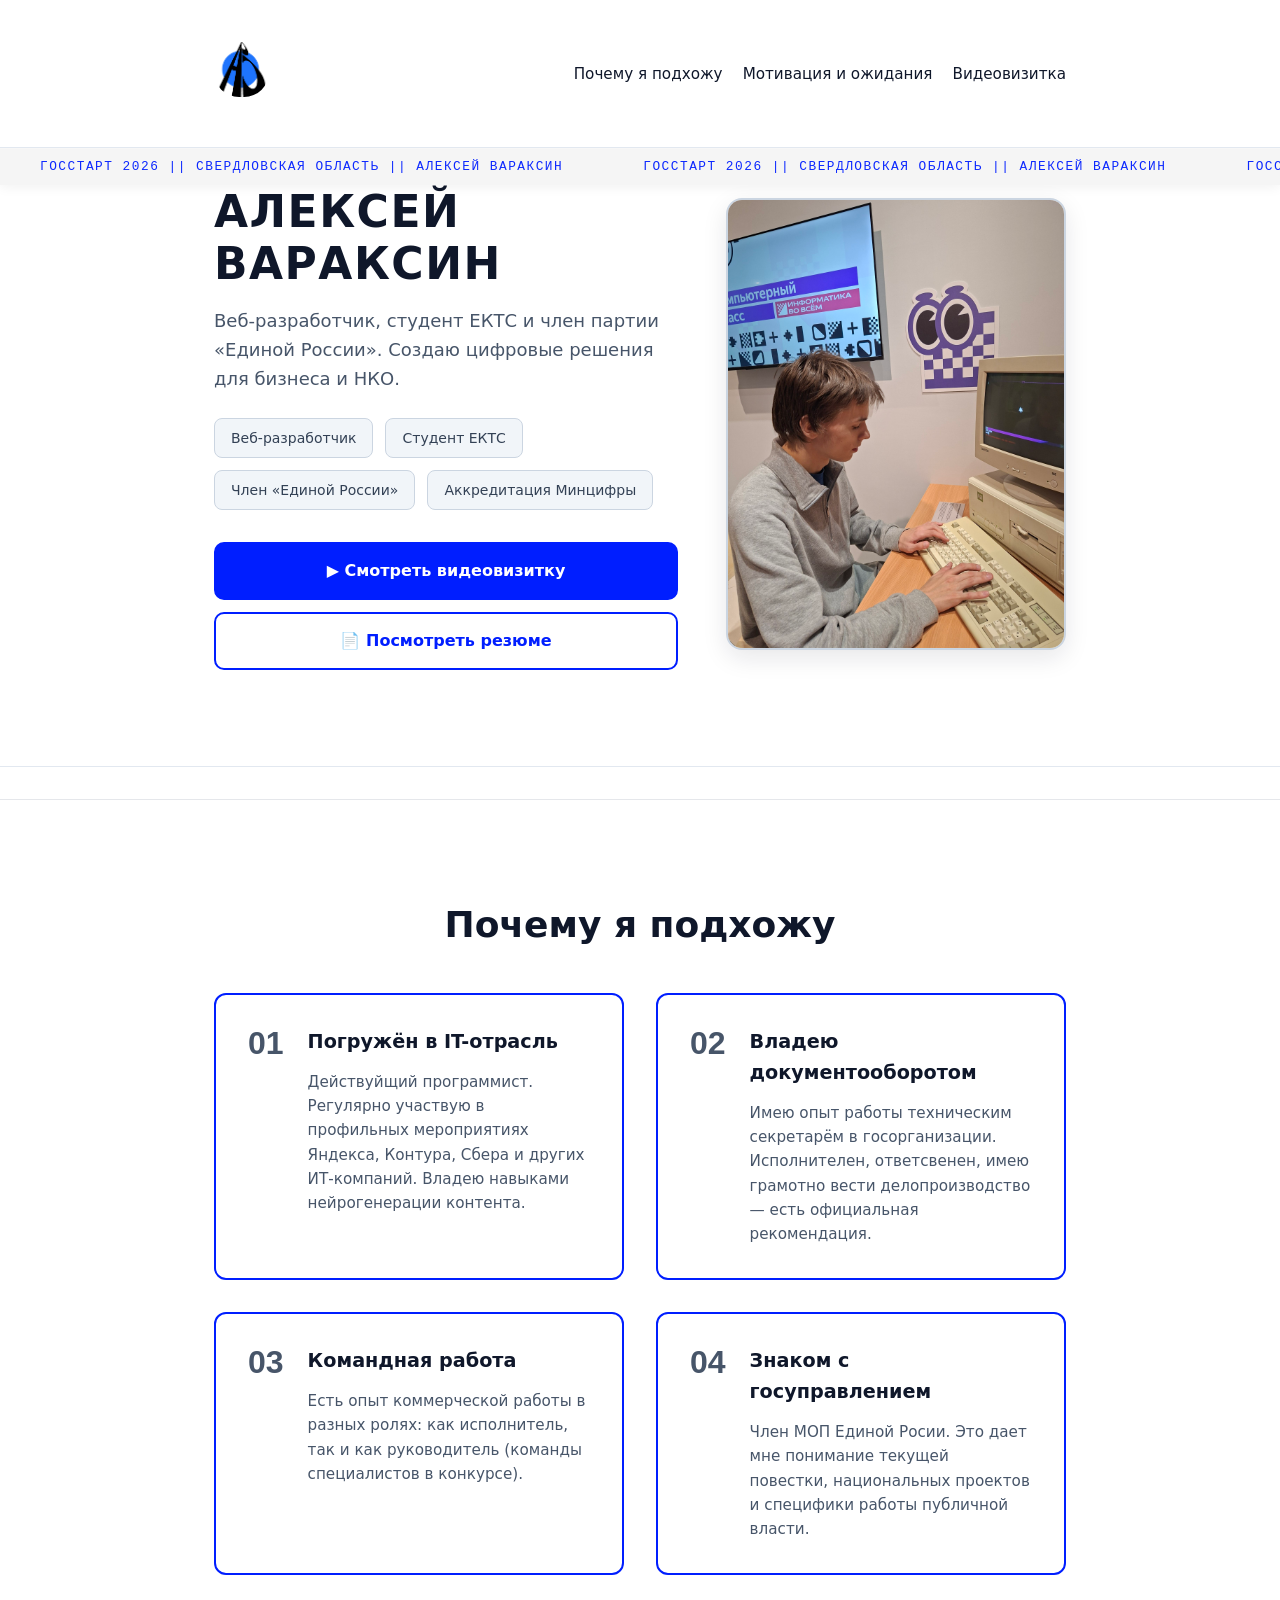
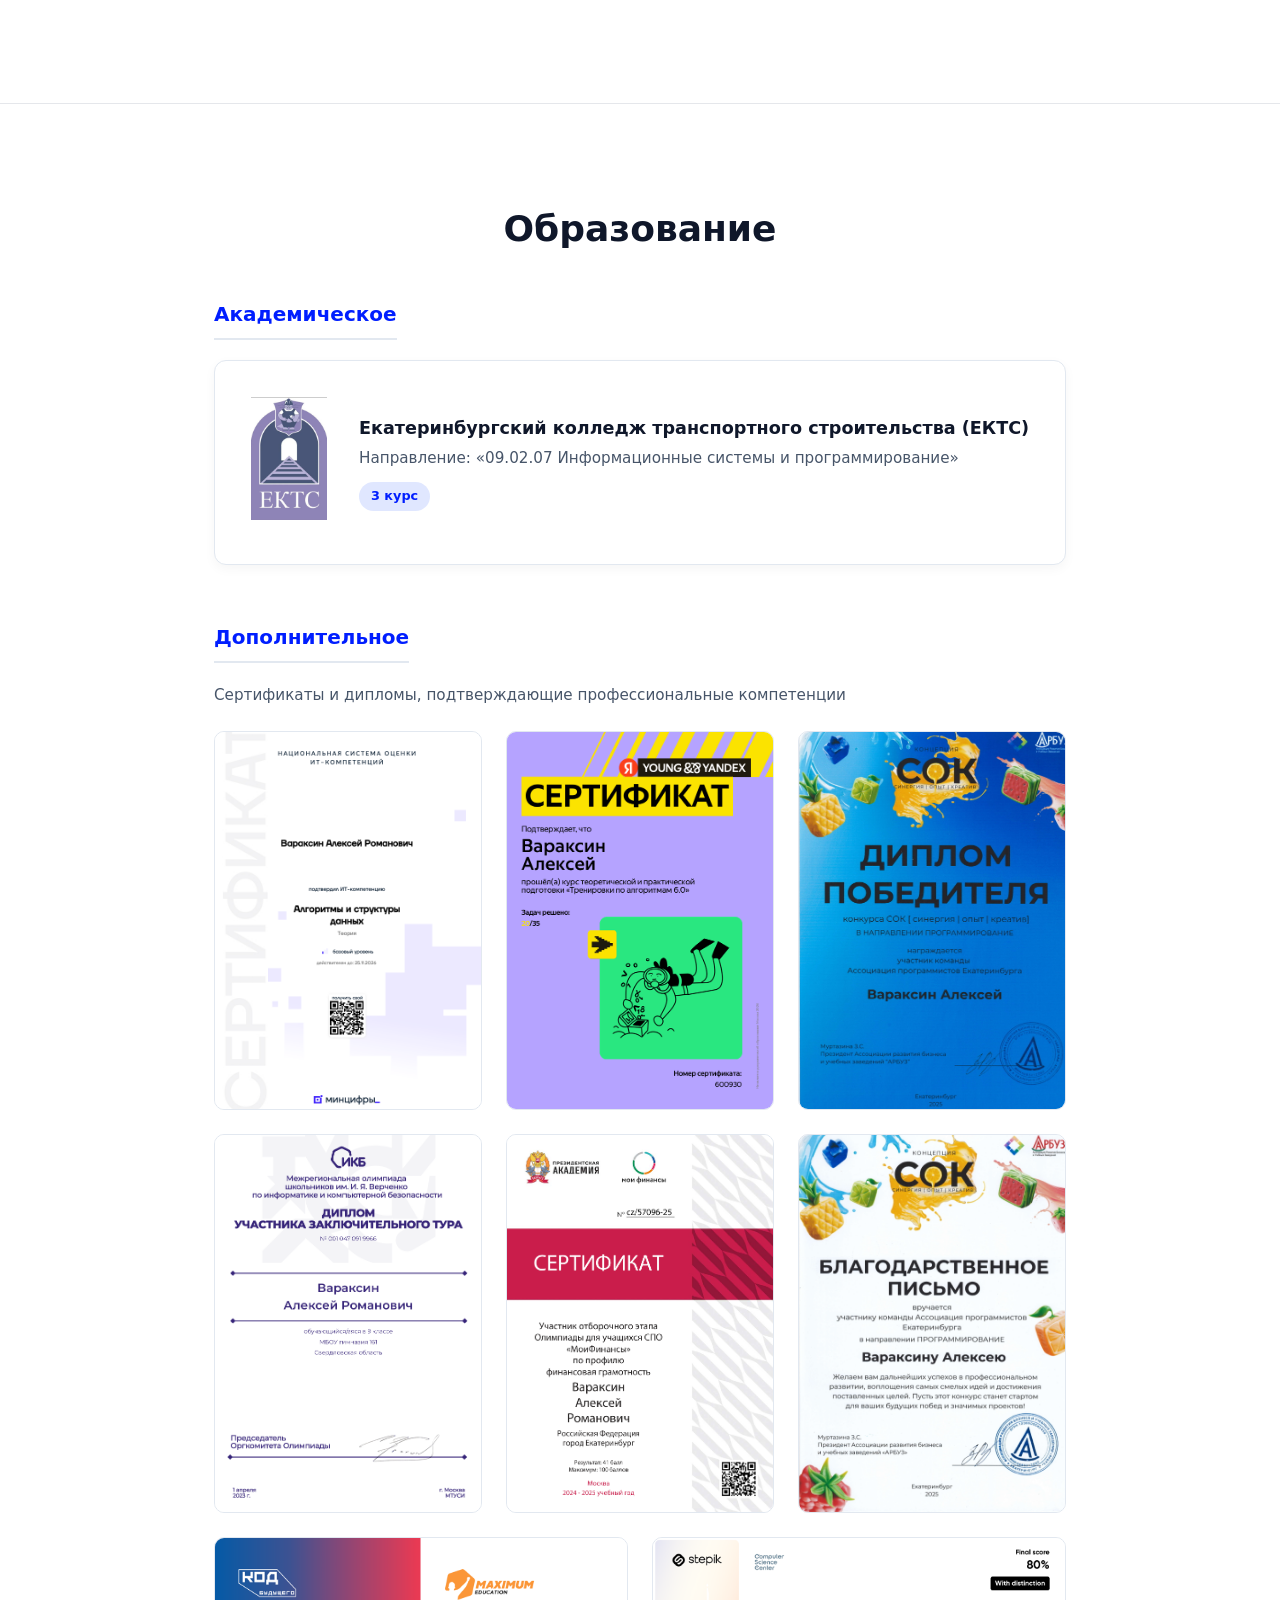
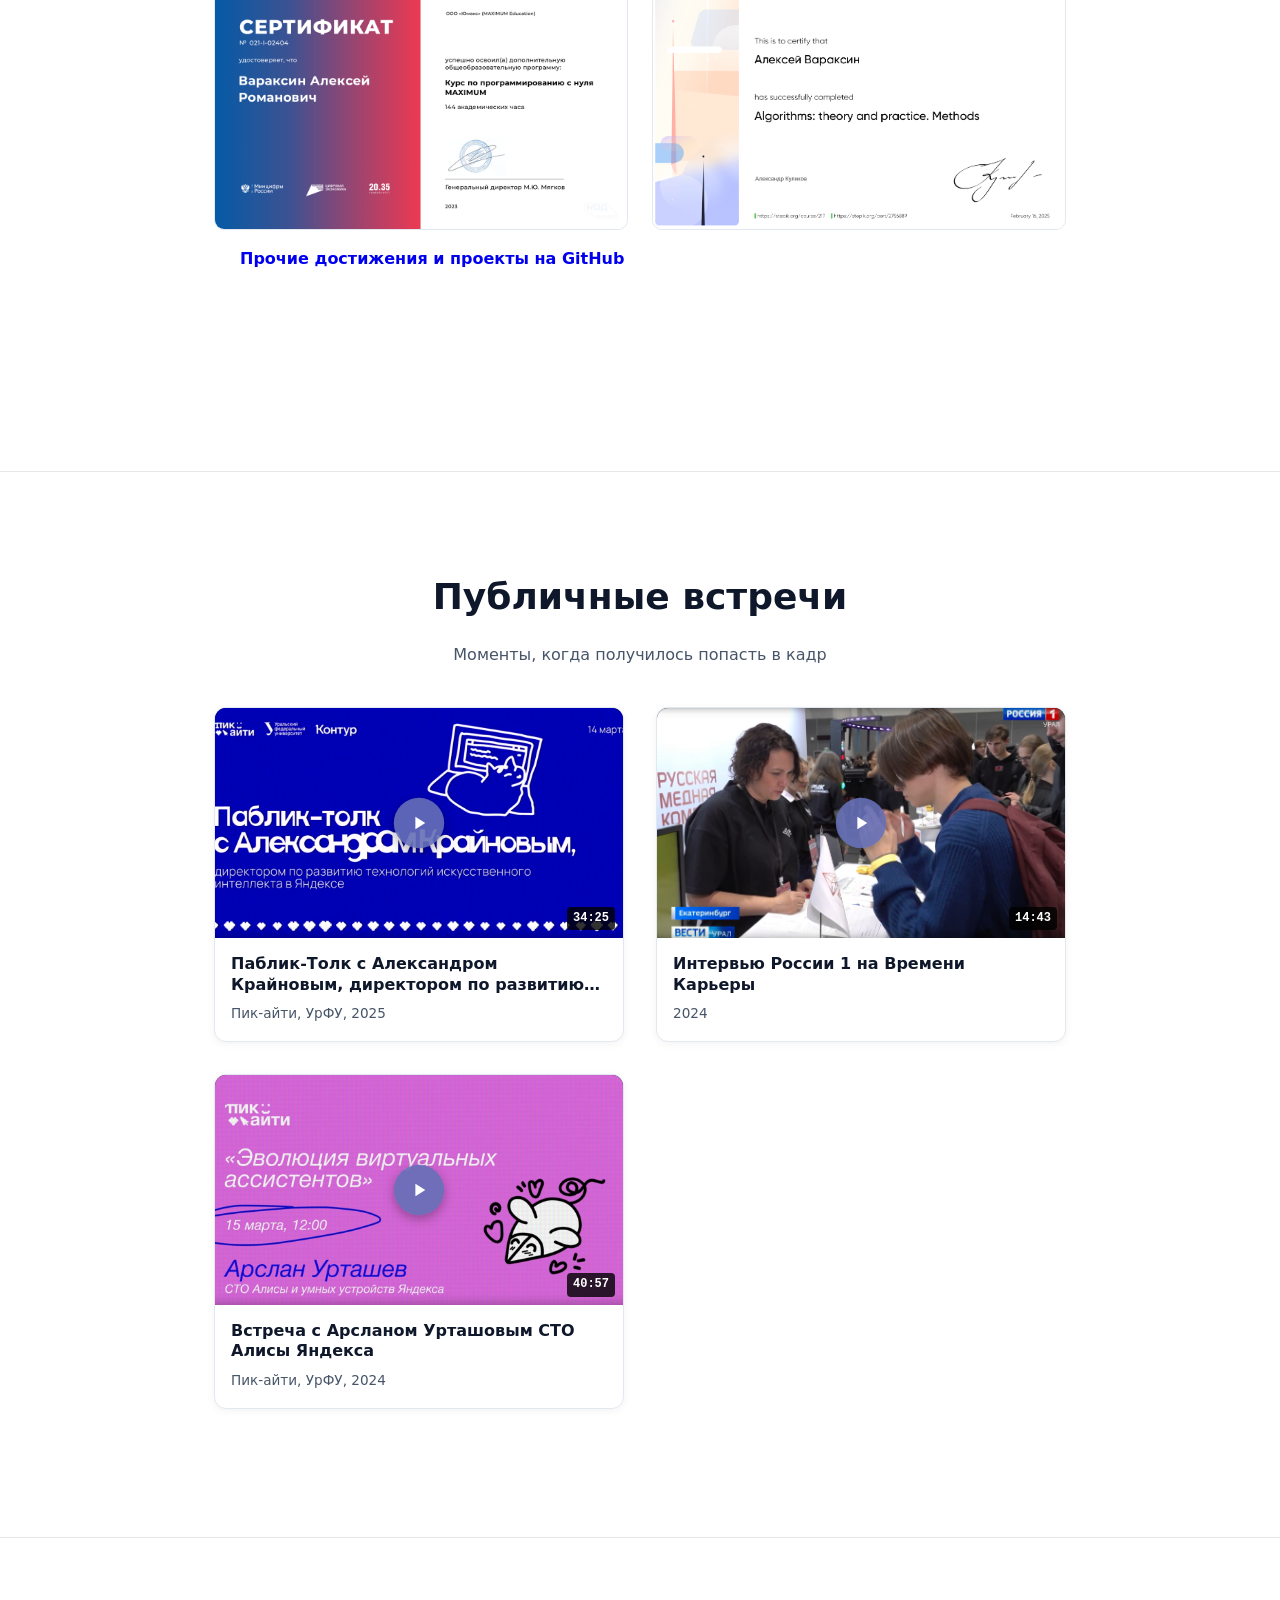
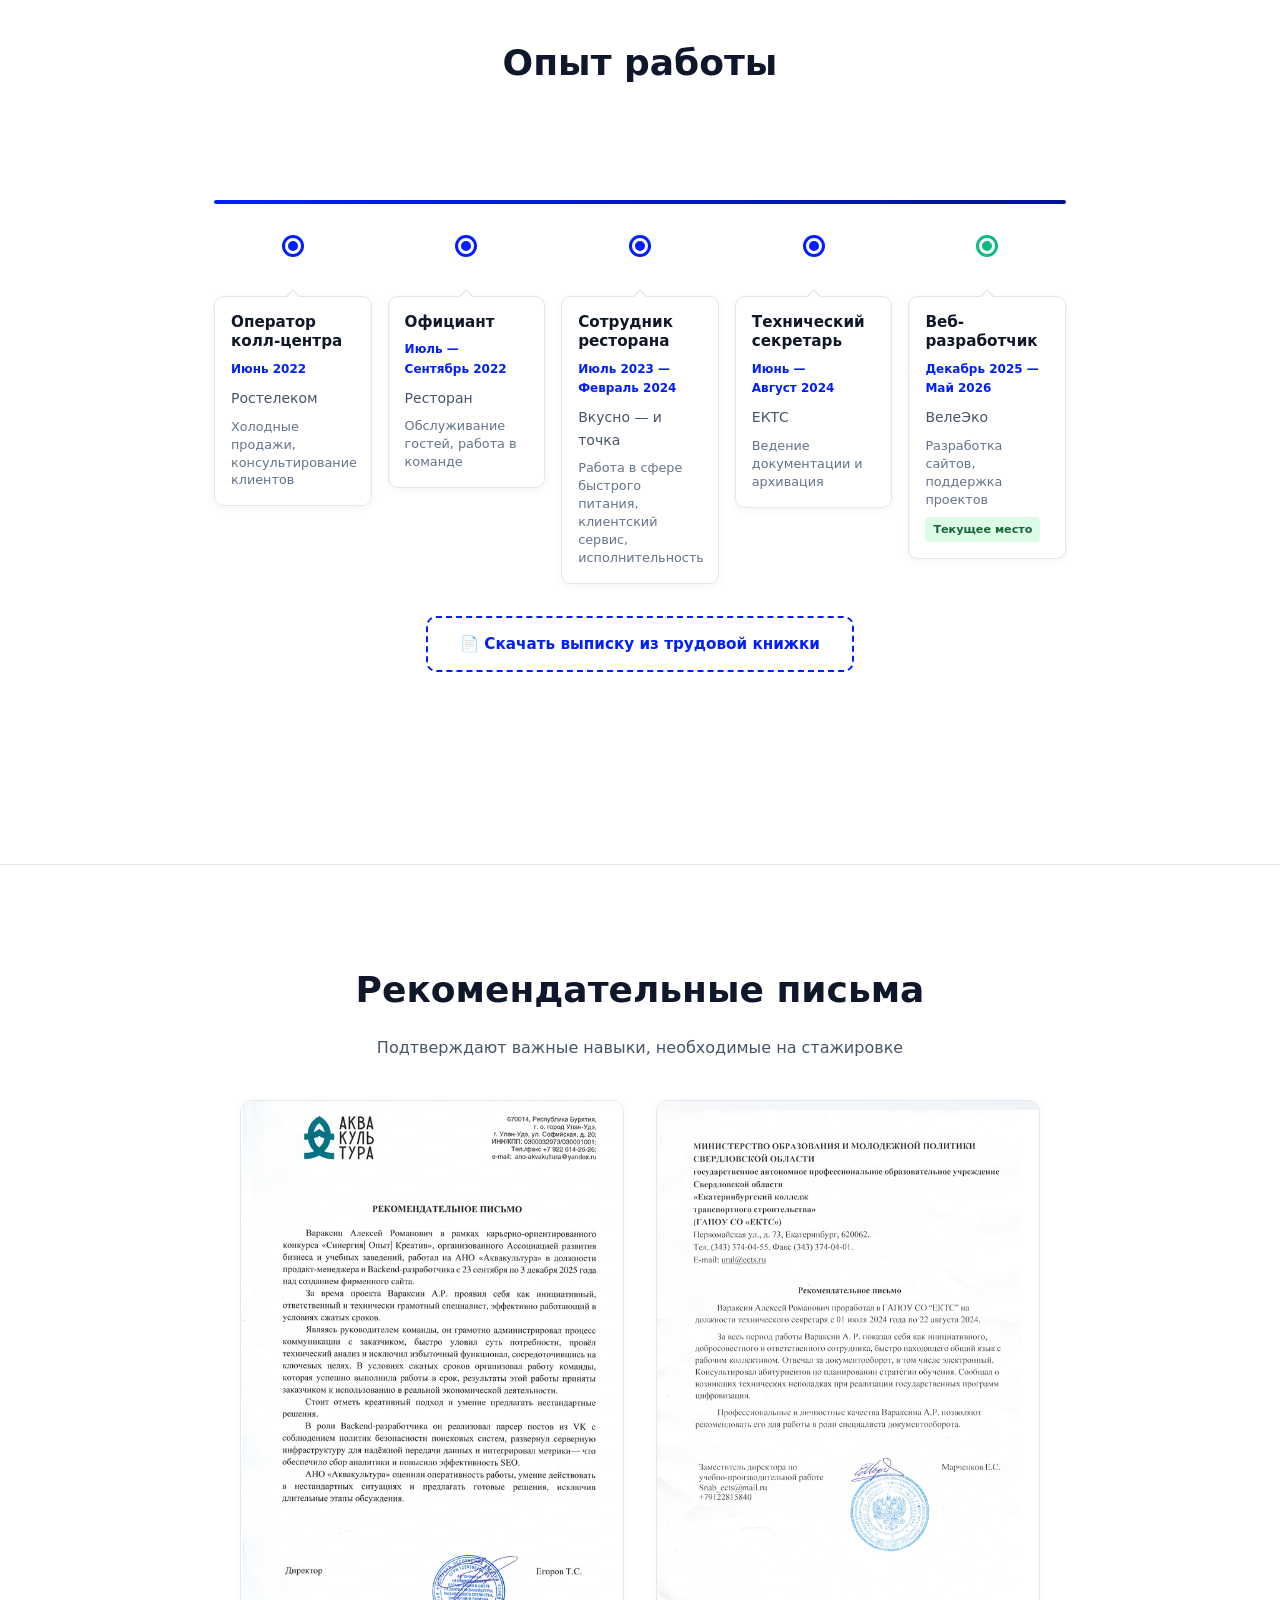
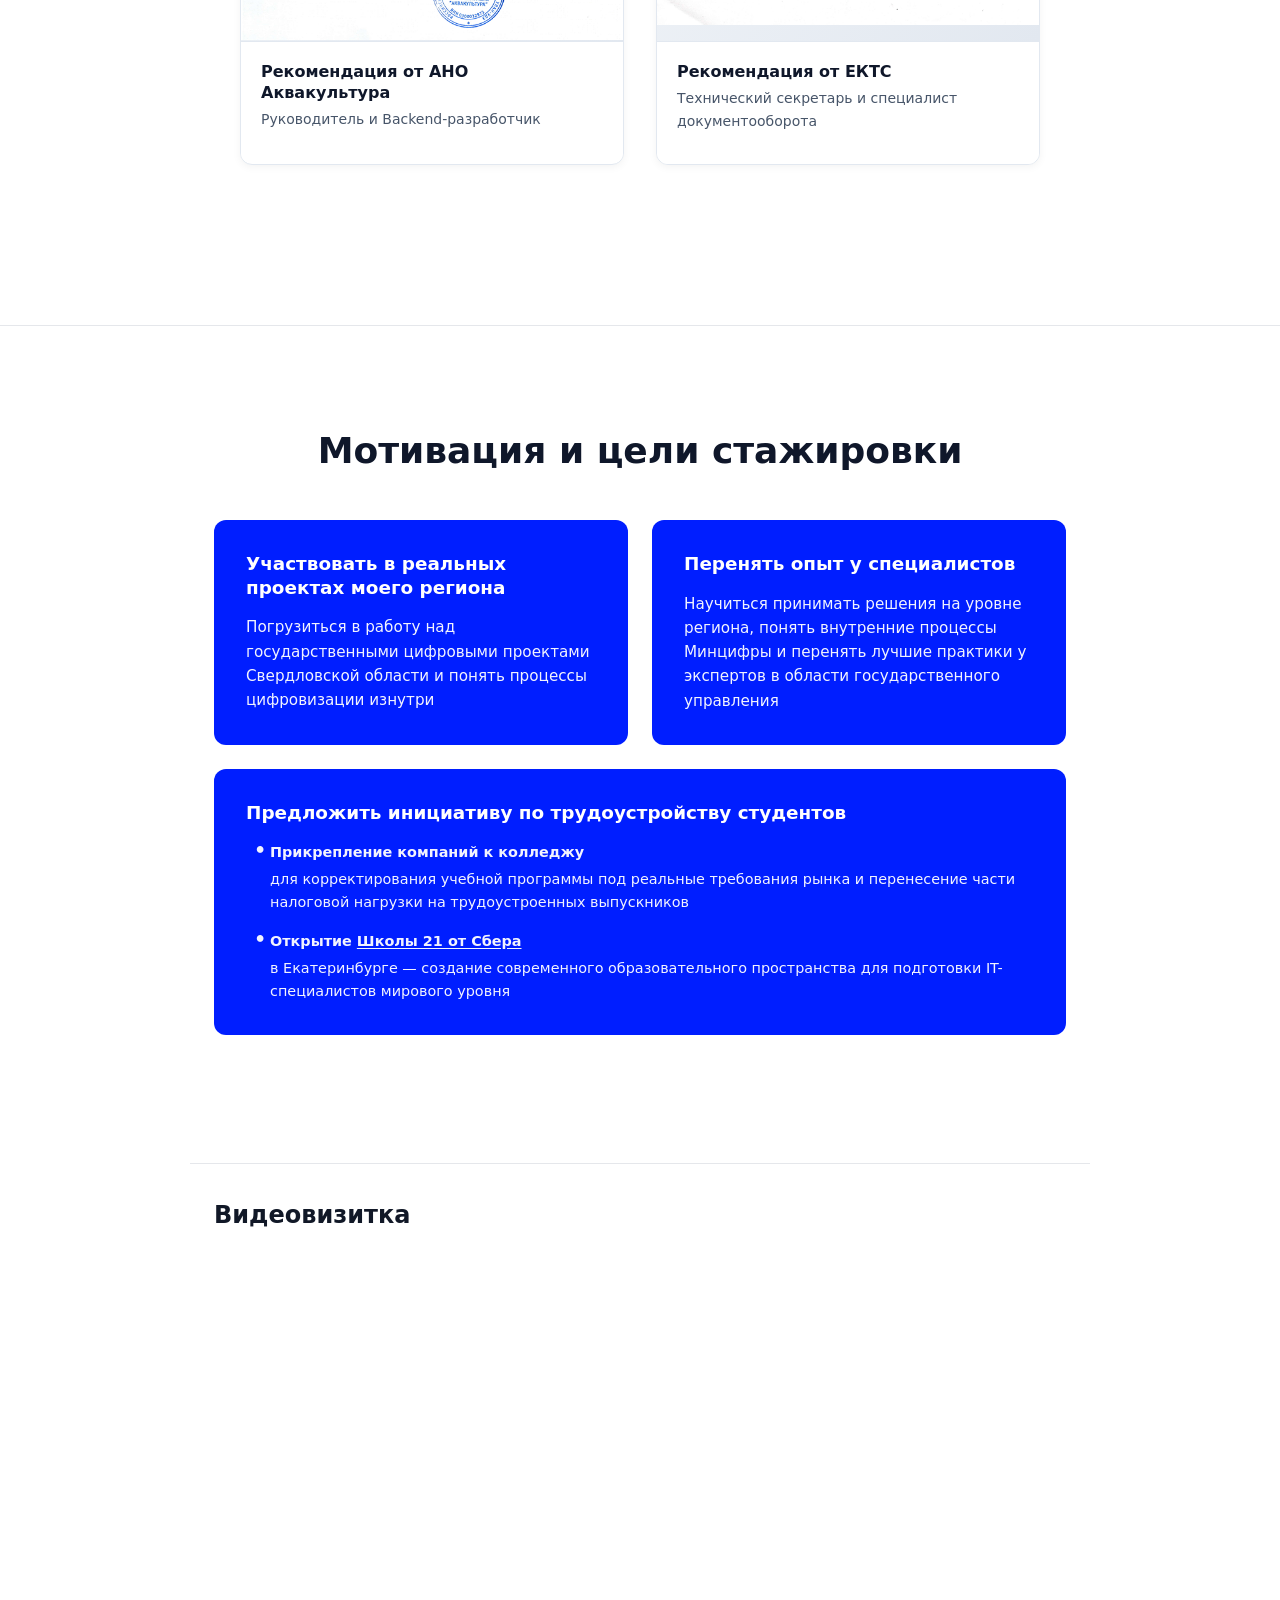
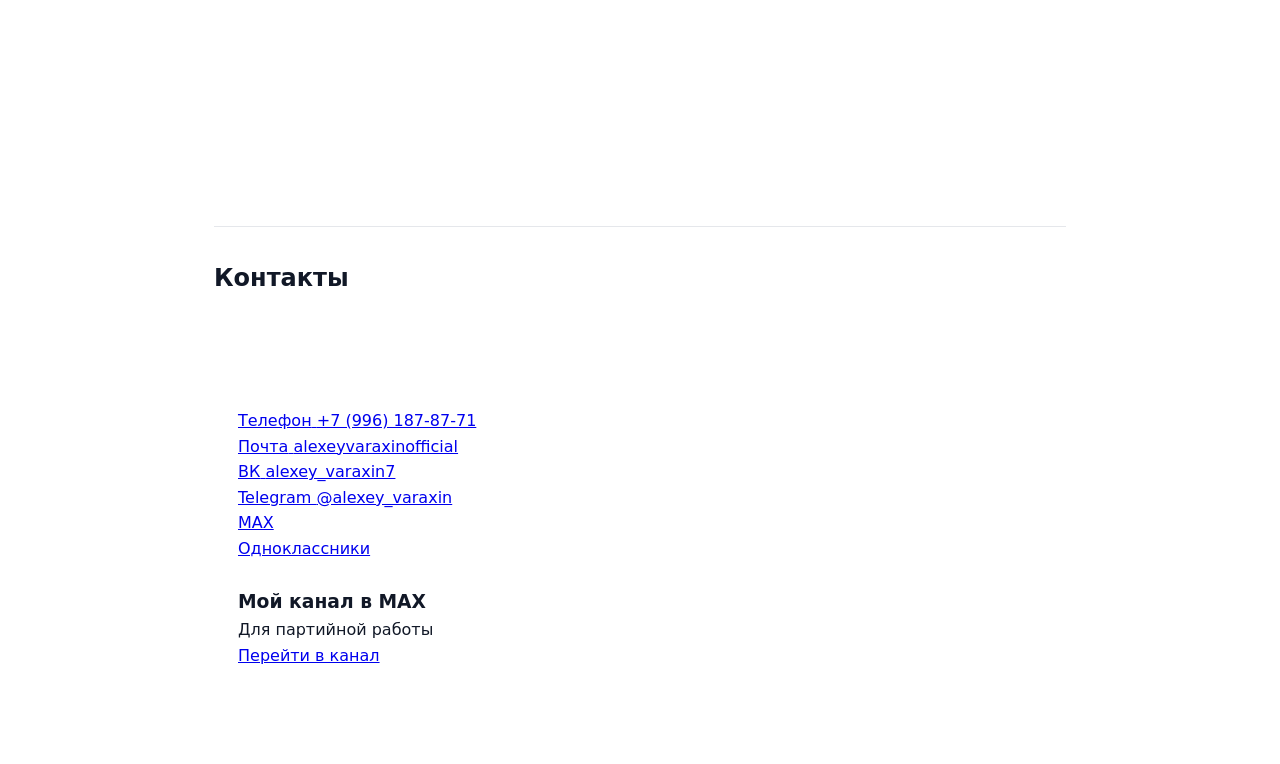
==== index.html @ 7c915759 "Update index.html" ====
<!DOCTYPE html>
<html lang="ru">
<head>
  <meta charset="UTF-8">
  <meta name="viewport" content="width=device-width, initial-scale=1.0">
  <meta name="keywords" content="Алексей Вараксин, Свердловская область, веб-разработчик, Екатеринбург, ГосСтарт, стажировка, Минцифры, портфолио, IT, нейросети, 2026">
  <meta name="author" content="Алексей Вараксин">
  <meta name="robots" content="index, follow">

  <title>Алексей Вараксин — Видеовизитка ГосСтарт</title>
  <meta name="description" content="Сайт для проекта Росмолодёжи - ГосСтрарт кандидата на стажировку в МинЦифры Свердловской области Алексея Вараксина. Студент, программист, ЕР.">
  <link rel="stylesheet" href="style.css">
</head>
<body>
    <header class="site-header">
  <nav class="header-nav">
    <div class="container header-nav__inner">
      <a href="#hero" class="header-logo"><img src="img/logo.png"></a>
      <ul class="header-menu">
        <li><a href="#why-me">Почему я подхожу</a></li>
        <li><a href="#motivation">Мотивация и ожидания</a></li>
        <li><a href="#video">Видеовизитка</a></li>
      </ul>
    </div>
  </nav>
  
  <div class="header-marquee" aria-hidden="true">
    <div class="marquee-track">
      <span>ГосСтарт 2026 || Свердловская область || Алексей Вараксин</span>
      <span>ГосСтарт 2026 || Свердловская область || Алексей Вараксин</span>
      <span>ГосСтарт 2026 || Свердловская область || Алексей Вараксин</span>
      <span>ГосСтарт 2026 || Свердловская область || Алексей Вараксин</span>
      <span>ГосСтарт 2026 || Свердловская область || Алексей Вараксин</span>
    </div>
  </div>
</header>


  <header class="hero" id="hero">
    <div class="container hero__inner">
        <div class="hero__content">
        <h1 class="hero__name">АЛЕКСЕЙ ВАРАКСИН</h1>
        <p class="hero__desc">Веб‑разработчик, студент ЕКТС и член партии «Единой России». Создаю цифровые решения для бизнеса и НКО.</p>
        
        <div class="hero__tags">
            <span class="tag">Веб‑разработчик</span>
            <span class="tag">Студент ЕКТС</span>
            <span class="tag">Член «Единой России»</span>
            <span class="tag">Аккредитация Минцифры</span>
        </div>
        <div class="hero__actions">
            <a href="#video" class="btn btn-primary">▶ Смотреть видеовизитку</a>
            <a href="https://disk.yandex.ru/i/UX_j3j_p6W3ymQ" class="btn btn-secondary">📄 Посмотреть резюме</a>
        </div>
        </div>
            <div class="hero__image">
                <img src="comp_bok.jpg" alt="Алексей Вараксин" loading="lazy">
            </div>
        </div>

        
    </header>

  <section id="why-me" class="section why-me-section">
  <div class="container">
    <h2 class="section__title">Почему я подхожу</h2>
    
    <div class="why-me-grid">
      <!-- Пункт 1 -->
      <div class="why-me-card">
        <span class="why-me-number">01</span>
        <div class="why-me-content">
          <h3>Погружён в IT-отрасль</h3>
          <p>Действуйщий программист. Регулярно участвую в профильных мероприятиях Яндекса, Контура, Сбера и других ИТ-компаний. Владею навыками нейрогенерации контента.</p>
        </div>
      </div>

      <!-- Пункт 2 -->
      <div class="why-me-card">
        <span class="why-me-number">02</span>
        <div class="why-me-content">
          <h3>Владею документооборотом</h3>
          <p>Имею опыт работы техническим секретарём в госорганизации. Исполнителен, ответсвенен, имею грамотно вести делопроизводство — есть официальная рекомендация.</p>
        </div>
      </div>

      <!-- Пункт 3 -->
      <div class="why-me-card">
        <span class="why-me-number">03</span>
        <div class="why-me-content">
          <h3>Командная работа</h3>
          <p>Есть опыт коммерческой работы в разных ролях: как исполнитель, так и как руководитель (команды специалистов в конкурсе).</p>
        </div>
      </div>

      <!-- Пункт 4 -->
      <div class="why-me-card">
        <span class="why-me-number">04</span>
        <div class="why-me-content">
          <h3>Знаком с госуправлением</h3>
          <p>Член МОП Единой Росии. Это дает мне понимание текущей повестки, национальных проектов и специфики работы публичной власти.</p>
        </div>
      </div>
    </div>
  </div>
</section>

  <section id="education" class="section">
  <div class="container">
    <h2 class="section__title">Образование</h2>

    <!-- АКАДЕМИЧЕСКОЕ -->
    <div class="edu-subsection">
      <h3 class="edu-subtitle">Академическое</h3>
      <div class="edu-card">
        <div class="edu-card__icon"><img src="img/ects.png" alt="ЕКТС"></div>
        <div class="edu-card__content">
          <h4>Екатеринбургский колледж транспортного строительства (ЕКТС)</h4>
          <p>Направление: «09.02.07 Информационные системы и программирование»</p>
          <span class="edu-badge">3 курс</span>
        </div>
      </div>
    </div>

    <!-- ДОПОЛНИТЕЛЬНОЕ -->
    <div class="edu-subsection">
      <h3 class="edu-subtitle">Дополнительное</h3>
      <p class="edu-desc">Сертификаты и дипломы, подтверждающие профессиональные компетенции</p>
      
      <div class="certs-layout">
        <!-- Ряд 1: 3 портретных -->
        <div class="certs-row">
          <div class="cert-card portrait"><img src="img/min_cifr.png" alt="Диплом"><p>Название сертификата</p></div>
          <div class="cert-card portrait"><img src="img/tren_alg.png" alt="Диплом"><p>Название сертификата</p></div>
          <div class="cert-card portrait"><img src="img/arbuz.png" alt="Диплом"><p>Название сертификата</p></div>
        </div>
        <!-- Ряд 2: 3 портретных -->
        <div class="certs-row">
          <div class="cert-card portrait"><img src="img/fsb.png" alt="Диплом"><p>Название сертификата</p></div>
          <div class="cert-card portrait"><img src="img/ranhigs.png" alt="Диплом"><p>Название сертификата</p></div>
          <div class="cert-card portrait"><img src="img/blag_arbuz.png" alt="Диплом"><p>Название сертификата</p></div>
        </div>
        <!-- Ряд 3: 2 пейзажных -->
        <div class="certs-row">
          <div class="cert-card landscape"><img src="img/code_bud.png" alt="Диплом"><p>Название сертификата</p></div>
          <div class="cert-card landscape"><img src="img/stepik.png" alt="Диплом"><p>Название сертификата</p></div>
        </div>
            </div> <!-- конец certs-layout -->
      
      <div class="edu-cta">
        <a href="https://github.com/AlexVarax" target="_blank" rel="noopener noreferrer" class="btn btn-github">
          Прочие достижения и проекты на GitHub
        </a>
      </div>
    </div> <!-- конец edu-subsection "Дополнительное" -->

    
  </div>
</section>

<section id="speaking" class="section">
  <div class="container">
    <h2 class="section__title">Публичные встречи</h2>
    <p class="section__subtitle">Моменты, когда получилось попасть в кадр</p>
    
    <div class="video-gallery">
      <!-- Видео 1 -->
      <a href="https://vkvideo.ru/video-162254678_456239341?t=34m25s" target="_blank" class="video-card">
        <div class="video-card__thumb">
          <!-- Замените src на скриншот видео -->
          <img src="img/picit_25.png" alt="Выступление на конференции" loading="lazy">
          <div class="video-card__play">
            <svg width="24" height="24" viewBox="0 0 24 24" fill="none" xmlns="http://www.w3.org/2000/svg">
              <path d="M8 5V19L19 12L8 5Z" fill="currentColor"/>
            </svg>
          </div>
          <span class="video-card__duration">34:25</span>
        </div>
        <div class="video-card__info">
          <h3>Паблик-Толк с Александром Крайновым, директором по развитию ИИ в Яндексе</h3>
          <p>Пик-айти, УрФУ, 2025</p>
        </div>
      </a>

      <!-- Видео 2 -->
      <a href="https://vkvideo.ru/video-28417051_456258373?t=14m43s" target="_blank" class="video-card">
        <div class="video-card__thumb">
          <!-- Замените src на скриншот видео -->
          <img src="img/vr_car_24.png" alt="Презентация проекта" loading="lazy">
          <div class="video-card__play">
            <svg width="24" height="24" viewBox="0 0 24 24" fill="none" xmlns="http://www.w3.org/2000/svg">
              <path d="M8 5V19L19 12L8 5Z" fill="currentColor"/>
            </svg>
          </div>
          <span class="video-card__duration">14:43</span>
        </div>
        <div class="video-card__info">
          <h3>Интервью России 1 на Времени Карьеры</h3>
          <p>2024</p>
        </div>
      </a>

      <a href="https://vkvideo.ru/video-162254678_456239318?t=40m57s" target="_blank" class="video-card">
        <div class="video-card__thumb">
          <!-- Замените src на скриншот видео -->
          <img src="img/picit_24.png" alt="Презентация проекта" loading="lazy">
          <div class="video-card__play">
            <svg width="24" height="24" viewBox="0 0 24 24" fill="none" xmlns="http://www.w3.org/2000/svg">
              <path d="M8 5V19L19 12L8 5Z" fill="currentColor"/>
            </svg>
          </div>
          <span class="video-card__duration">40:57</span>
        </div>
        <div class="video-card__info">
          <h3>Встреча с Арсланом Урташовым СТО Алисы Яндекса</h3>
          <p>Пик-айти, УрФУ, 2024</p>
        </div>
      </a>
    </div>
  </div>
</section>

<section id="experience" class="section">
  <div class="container">
    <h2 class="section__title">Опыт работы</h2>
    
    <div class="timeline">
      <!-- Линия времени -->
      <div class="timeline__line">
        <div class="timeline__track"></div>
      </div>

      <!-- Позиции -->
      <div class="timeline__items">
        
        <!-- 1. Ростелеком (1 мес) -->
        <div class="timeline__item" data-duration="1">
          <div class="timeline__marker"></div>
          <div class="timeline__card">
            <div class="timeline__card-header">
              <h4>Оператор колл-центра</h4>
              <span class="timeline__period">Июнь 2022</span>
            </div>
            <p class="timeline__company">Ростелеком</p>
            <p class="timeline__desc">Холодные продажи, консультирование клиентов</p>
          </div>
        </div>

        <!-- 2. Официант (3 мес) -->
        <div class="timeline__item" data-duration="3">
          <div class="timeline__marker"></div>
          <div class="timeline__card">
            <div class="timeline__card-header">
              <h4>Официант</h4>
              <span class="timeline__period">Июль — <br>Сентябрь 2022</span>
            </div>
            <p class="timeline__company">Ресторан</p>
            <p class="timeline__desc">Обслуживание гостей, работа в команде</p>
          </div>
        </div>

        <!-- 3. Вкусно и точка (8 мес) -->
        <div class="timeline__item" data-duration="8">
          <div class="timeline__marker"></div>
          <div class="timeline__card">
            <div class="timeline__card-header">
              <h4>Сотрудник ресторана</h4>
              <span class="timeline__period">Июль 2023 — <br>Февраль 2024</span>
            </div>
            <p class="timeline__company">Вкусно — и точка</p>
            <p class="timeline__desc">Работа в сфере быстрого питания, клиентский сервис, исполнительность</p>
          </div>
        </div>

        <!-- 4. Технический секретарь (3 мес) -->
        <div class="timeline__item" data-duration="3">
          <div class="timeline__marker"></div>
          <div class="timeline__card">
            <div class="timeline__card-header">
              <h4>Технический секретарь</h4>
              <span class="timeline__period">Июнь — <br>Август 2024</span>
            </div>
            <p class="timeline__company">ЕКТС</p>
            <p class="timeline__desc">Ведение документации и архивация</p>
          </div>
        </div>

        <!-- 5. Веб-разработчик (6 мес, текущее) -->
        <div class="timeline__item timeline__item--current" data-duration="6">
          <div class="timeline__marker"></div>
          <div class="timeline__card">
            <div class="timeline__card-header">
              <h4>Веб-разработчик</h4>
              <span class="timeline__period">Декабрь 2025 — <br>Май 2026</span>
            </div>
            <p class="timeline__company">ВелеЭко</p>
            <p class="timeline__desc">Разработка сайтов, поддержка проектов</p>
            <span class="timeline__badge">Текущее место</span>
          </div>
        </div>

    </div> <!-- конец timeline__items -->
      
      <!-- Кнопка с выпиской и tooltip -->
      <div class="timeline__footer">
        <div class="tooltip-container">
          <a href="https://disk.yandex.ru/i/jVQCfSSvwUoK_g" download class="btn btn-extract">
            📄 Скачать выписку из трудовой книжки
          </a>
          <div class="tooltip">
            <div class="tooltip__content">
              <strong>Обратите внимание:</strong><br>
              Некоторый опыт был получен по ГПХ 
              или в качестве неофициальной занятости
            </div>
            <div class="tooltip__arrow"></div>
          </div>
        </div>
      </div>
    </div> <!-- конец timeline -->
    </div>
  </div>
</section>

<section id="recommendations" class="section">
  <div class="container">
    <h2 class="section__title">Рекомендательные письма</h2>
    <p class="section__subtitle">Подтверждают важные навыки, необходимые на стажировке</p>
    
    <div class="recs-grid">
      <!-- Письмо 1: От ВелеЭко -->
      <a href="https://github.com/AlexVarax/AlexVarax/blob/main/Progress/Рекомендация%20АНО%20Аквакультура.pdf" target="_blank" rel="noopener noreferrer" class="rec-card">
        <div class="rec-card__preview">
          <div class="rec-card__icon"><img src="img/rec_ano.png" alt="Рекомендательное письмо"></div>
        </div>
        <div class="rec-card__content">
          <h4>Рекомендация от АНО Аквакультура</h4>
          <p>Руководитель и Backend-разработчик</p>
        </div>
      </a>

      <!-- Письмо 2: От ЕКТС (тех. секретарь) -->
      <a href="https://github.com/AlexVarax/AlexVarax/blob/main/Progress/Рекомендательное%20письмо%20Технический%20секретарь.png" target="_blank" rel="noopener noreferrer" class="rec-card">
        <div class="rec-card__preview">
          <div class="rec-card__icon"><img src="img/rec_ects.png" alt="Рекомендательное письмо"></div>
        </div>
        <div class="rec-card__content">
          <h4>Рекомендация от ЕКТС</h4>
          <p>Технический секретарь и специалист документооборота</p>
        </div>
      </a>
    </div>
  </div>
</section>

<section id="motivation" class="section">
  <div class="container">
    <h2 class="section__title">Мотивация и цели стажировки</h2>
    
    <div class="motivation-grid">
      <!-- Блок 1 -->
      <div class="motivation-card">
        <h3>Участвовать в реальных проектах моего региона</h3>
        <p>Погрузиться в работу над государственными цифровыми проектами Свердловской области и понять процессы цифровизации изнутри</p>
      </div>

      <!-- Блок 2 -->
      <div class="motivation-card">
        <h3>Перенять опыт у специалистов</h3>
        <p>Научиться принимать решения на уровне региона, понять внутренние процессы Минцифры и перенять лучшие практики у экспертов в области государственного управления</p>
      </div>

      <!-- Блок 3 -->
      <div class="motivation-card motivation-card--large">
        <h3>Предложить инициативу по трудоустройству студентов</h3>
        <ul class="motivation-card__list">
          <li>
            <strong>Прикрепление компаний к колледжу</strong> для корректирования учебной программы под реальные требования рынка и перенесение части налоговой нагрузки на трудоустроенных выпускников
          </li>
          <li>
            <strong>Открытие <a href="https://21-school.ru" target="_blank" rel="noopener noreferrer" class="link-highlight">Школы 21 от Сбера</a></strong> в Екатеринбурге — создание современного образовательного пространства для подготовки IT-специалистов мирового уровня
          </li>
        </ul>
      </div>
    </div>
  </div>
</section>

  <section id="video" class="container">
    <h2>Видеовизитка</h2>
    <div class="video-wrap">
      <iframe 
    src="https://vk.com/video_ext.php?oid=1104183864&id=456239026&hd=2" 
    allow="autoplay; encrypted-media; fullscreen; picture-in-picture" 
    frameborder="0" 
    allowfullscreen
    loading="lazy"
    title="Видеовизитка Алексей Вараксин">
  </iframe>
    </div>
  </section>

<!-- Секция на всю ширину -->


  <footer class="container">
    
    <section class="contacts-full-width">
      <h2>Контакты</h2>
  <!-- Контейнер для центровки контента -->
  <div class="container">
    
    <h2 class="section__title" style="color: #fff; margin-bottom: 5px;">Контакты</h2>
    
    <!-- Сетка с контактами (без иконок) -->
    <div class="contacts-text-grid">
      <a href="tel:+79961878771" class="contact-text-item">
        <span class="contact-label">Телефон</span>
        <span class="contact-value">+7 (996) 187-87-71</span>
      </a>

      <br>

      <a href="mailto:alexeyvaraxinofficial@yandex.ru" class="contact-text-item">
        <span class="contact-label">Почта</span>
        <span class="contact-value">alexeyvaraxinofficial</span>
      </a>

      <br>

      <a href="https://vk.ru/alexey_varaxin7" target="_blank" class="contact-text-item">
        <span class="contact-label">ВК</span>
        <span class="contact-value">alexey_varaxin7</span>
      </a>

      <br>

      <a href="https://t.me/alexey_varaxin" target="_blank" class="contact-text-item">
        <span class="contact-label">Telegram </span>
        <span class="contact-value">@alexey_varaxin</span>
      </a>

      <br>

      <a href="https://max.ru/u/f9LHodD0cOJ9i6hfeTw50xhLJPySob54HPY5EiIDJZngstKzGNKdVb4PpY8" target="_blank" class="contact-text-item">
        <span class="contact-label">MAX</span>
        <span class="contact-value"></span>
      </a>

      <br>

      <a href="https://ok.ru/profile/910416907251?utm_campaign=android_share&utm_content=profile" target="_blank" class="contact-text-item">
        <span class="contact-label">Одноклассники</span>
        <span class="contact-value"></span>
      </a>

      <br><br>
    </div>

    <!-- Отдельный блок канала (белый на синем фоне) -->
    <div class="contacts-channel-box">
      <h3>Мой канал в MAX</h3>
      <p>Для партийной работы</p>
      <a href="https://max.ru/join/GLzWdS2Sn_sxQ-gpB9qZI4wSRD3sTXjmk2eCSz0Zg68">Перейти в канал</a>
    </div>

  </div>
</section>
  </footer>

  <script src="js/main.js"></script>
</body>
</html>
---- style.css ----
/* ==================== ПЕРЕМЕННЫЕ ==================== */
:root {
  --primary: #001eff;
  --primary-hover: #00138f;
  --primary-light: #f0f2f9;
  --bg: #fff;
  --bg-light: #f8fafc;
  --text: #111827;
  --text-dark: #0f172a;
  --text-gray: #475569;
  --gray: #6B7280;
  --border: #e2e8f0;
  --border-color: #cbd5e1;
}

/* ==================== БАЗОВЫЕ СТИЛИ ==================== */
@import url('https://fonts.googleapis.com/css2?family=Orbitron:wght@400;500;600;700&display=swap');

* { box-sizing: border-box; margin: 0; padding: 0; }

html {
  scroll-padding-top: 100px;
  scroll-behavior: smooth;
}

body {
  font-family: system-ui, -apple-system, sans-serif;
  color: var(--text);
  line-height: 1.6;
  background: var(--bg);
}

.container {
  max-width: 900px;
  margin: 0 auto;
  padding: 2rem 1.5rem;
}

h1, h2 { margin-bottom: 1rem; }
.subtitle {
  font-size: 1.1rem;
  color: var(--gray);
  margin-bottom: 1.5rem;
}

section {
  margin: 2rem 0;
  border-top: 1px solid #E5E7EB;
  padding-top: 2rem;
}

.section { padding: 4rem 0; }
.section__title {
  font-size: clamp(1.75rem, 3vw, 2.25rem);
  font-weight: 700;
  color: var(--text-dark);
  margin: 0 0 2.5rem 0;
  text-align: center;
}
.section__subtitle {
  text-align: center;
  color: var(--text-gray);
  font-size: 1rem;
  margin: -1.5rem 0 2.5rem 0;
  max-width: 600px;
  margin-left: auto;
  margin-right: auto;
}

/* ==================== КНОПКИ ==================== */
.btn {
  padding: 0.875rem 1.5rem;
  border-radius: 10px;
  text-decoration: none;
  font-weight: 600;
  font-size: 1rem;
  display: inline-flex;
  align-items: center;
  justify-content: center;
  gap: 0.5rem;
  transition: all 0.2s ease;
  box-sizing: border-box;
  cursor: pointer;
  border: 2px solid transparent;
}

.btn-primary {
  background: var(--primary);
  color: #fff;
  border-color: var(--primary);
}
.btn-primary:hover {
  background: var(--primary-hover);
  border-color: var(--primary-hover);
  transform: translateY(-2px);
  box-shadow: 0 6px 16px rgba(101, 111, 182, 0.35);
}

.btn-secondary {
  background: transparent;
  color: var(--primary);
  border-color: var(--primary);
}
.btn-secondary:hover {
  background: var(--bg-light);
  transform: translateY(-2px);
}

.btn-extract {
  background: transparent;
  color: var(--primary);
  border: 2px dashed var(--primary);
  padding: 0.875rem 2rem;
  border-radius: 10px;
  text-decoration: none;
  font-weight: 600;
  font-size: 0.95rem;
  display: inline-flex;
  align-items: center;
  gap: 0.5rem;
  transition: all 0.3s ease;
  cursor: pointer;
  position: relative;
  z-index: 10;
}
.btn-extract:hover {
  background: var(--primary-light);
  border-style: solid;
  transform: translateY(-2px);
  box-shadow: 0 4px 12px rgba(101, 111, 182, 0.25);
}

.btn-channel {
  display: inline-block;
  background: var(--primary);
  color: #fff;
  padding: 0.75rem 2rem;
  border-radius: 8px;
  text-decoration: none;
  font-weight: 600;
  font-size: 0.95rem;
  transition: background 0.2s ease, transform 0.2s ease;
}
.btn-channel:hover {
  background: var(--primary-hover);
  transform: translateY(-2px);
}

/* ==================== ШАПКА ==================== */
.site-header {
  position: fixed;
  top: 0;
  left: 0;
  width: 100%;
  z-index: 1000;
  background: rgba(255, 255, 255, 0.92);
  backdrop-filter: blur(12px);
  -webkit-backdrop-filter: blur(12px);
  box-shadow: 0 2px 12px rgba(0,0,0,0.06);
}

.header-nav {
  padding: 0.6rem 0;
  border-bottom: 1px solid #e2e8f0;
}
.header-nav__inner {
  display: flex;
  justify-content: space-between;
  align-items: center;
}
.header-logo {
  font-weight: 700;
  font-size: 1.15rem;
  color: var(--primary);
  text-decoration: none;
  letter-spacing: -0.5px;
}
.header-logo img {
  width: 55px;
  object-fit: cover;
  border-radius: 25px;
}
.header-menu {
  display: flex;
  list-style: none;
  gap: 1.25rem;
  margin: 0;
  padding: 0;
}
.header-menu a {
  text-decoration: none;
  color: var(--text-dark);
  font-weight: 500;
  font-size: 0.95rem;
  padding: 0.25rem 0;
  position: relative;
  transition: color 0.2s;
}
.header-menu a:hover,
.header-menu a:focus {
  color: var(--primary);
}
.header-menu a::after {
  content: '';
  position: absolute;
  bottom: -2px;
  left: 0;
  width: 0;
  height: 2px;
  background: var(--primary);
}
.header-menu a:hover::after {
  width: 100%;
}

/* Бегущая строка */
.header-marquee {
  background: #f5f5f5;
  color: var(--primary);
  overflow: hidden;
  padding: 8px 0;
  font-family: 'Orbitron', monospace;
  font-size: 0.8rem;
  font-weight: 500;
  letter-spacing: 1.5px;
  text-transform: uppercase;
  border-top: 1px solid rgba(255,255,255,0.2);
}
.marquee-track {
  display: flex;
  width: max-content;
  animation: scroll-marquee 25s linear infinite;
}
.marquee-track span {
  padding: 0 2.5rem;
  white-space: nowrap;
  opacity: 0.95;
}
@keyframes scroll-marquee {
  0% { transform: translateX(0); }
  100% { transform: translateX(-50%); }
}
@media (prefers-reduced-motion: reduce) {
  .marquee-track {
    animation: none;
    flex-wrap: wrap;
    justify-content: center;
    gap: 1rem;
  }
  .marquee-track span {
    padding: 0.5rem 0;
  }
}

/* ==================== HERO ==================== */
.hero {
  background: #ffffff;
  padding: 4rem 0;
  margin-top: 7%;
  border-bottom: 1px solid #E2E8F0;
}
.hero__inner {
  display: flex;
  align-items: center;
  gap: 3rem;
  justify-content: space-between;
}
.hero__content {
  flex: 1;
  max-width: 600px;
}
.hero__name {
  font-size: clamp(2rem, 4vw, 2.75rem);
  font-weight: 800;
  text-transform: uppercase;
  letter-spacing: 1.5px;
  color: #0F172A;
  margin: 0 0 1rem 0;
  line-height: 1.2;
}
.hero__desc {
  font-size: 1.125rem;
  color: var(--text-gray);
  line-height: 1.6;
  margin: 0 0 1.5rem 0;
}
.hero__tags {
  display: flex;
  flex-wrap: wrap;
  gap: 0.75rem;
  margin: 0 0 2rem 0;
}
.tag {
  display: inline-flex;
  align-items: center;
  padding: 0.5rem 1rem;
  background: #F1F5F9;
  color: #334155;
  border: 1px solid #CBD5E1;
  border-radius: 8px;
  font-size: 0.875rem;
  font-weight: 500;
  transition: all 0.2s ease;
  cursor: default;
}
.hero__actions {
  display: flex;
  flex-direction: column;
  gap: 0.75rem;
  width: 100%;
  margin-top: 1.5rem;
}
.hero__image {
  flex: 0 0 340px;
  position: relative;
}
.hero__image img {
  width: 100%;
  height: 100%;
  object-fit: cover;
  border: 2px solid #CBD5E1;
  border-radius: 16px;
  box-shadow: 0 8px 24px rgba(15, 23, 42, 0.1);
  transition: transform 0.3s ease, box-shadow 0.3s ease;
}
.video-wrap {
  position: relative;
  padding-bottom: 56.25%;
  height: 0;
  overflow: hidden;
  border-radius: 8px;
}
.video-wrap iframe {
  position: absolute;
  top: 0;
  left: 0;
  width: 100%;
  height: 100%;
  border: 0;
}

/* WHY ME SECTION */
.why-me-section {
  padding: 4rem 0;
}

.why-me-grid {
  display: grid;
  grid-template-columns: repeat(2, 1fr); /* 2 колонки */
  gap: 2rem;
  max-width: 900px;
  margin: 0 auto;
}

/* Карточка */
.why-me-card {
  background: #ffffff;
  border-radius: 12px;
  padding: 2rem;
  border: 2px solid var(--primary);
  display: flex;
  gap: 1.5rem;
  align-items: flex-start;
}

/* Номер (стилизация под табло) */
.why-me-number {
  font-family: 'Orbitron', sans-serif;
  font-size: 2rem;
  font-weight: 700;
  color: var(--text-gray);
  line-height: 1;
}

.why-me-content h3 {
  margin: 0 0 0.75rem 0;
  font-size: 1.2rem;
  font-weight: 700;
  color: var(--text-dark);
}

.why-me-content p {
  margin: 0;
  color: var(--text-gray);
  font-size: 0.95rem;
  line-height: 1.6;
}

/* АДАПТИВ */
@media (max-width: 768px) {
  .why-me-grid {
    grid-template-columns: 1fr; /* Одна колонка на планшетах */
  }
  
  .why-me-card {
    padding: 1.5rem;
  }
}

/* ==================== ОБРАЗОВАНИЕ ==================== */
.edu-subsection { margin-bottom: 3.5rem; }
.edu-subtitle {
  font-size: 1.25rem;
  font-weight: 600;
  color: var(--primary);
  margin: 0 0 1.25rem 0;
  padding-bottom: 0.5rem;
  border-bottom: 2px solid var(--border);
  display: inline-block;
}
.edu-desc {
  color: var(--text-gray);
  margin: 0 0 1.5rem 0;
  font-size: 0.95rem;
}
.edu-card {
  background: #fff;
  border: 1px solid var(--border);
  border-radius: 12px;
  padding: 1.5rem;
  display: flex;
  align-items: center;
  gap: 1.25rem;
  box-shadow: 0 4px 12px rgba(0,0,0,0.04);
  transition: transform 0.2s ease;
}

.edu-card__icon img {
  font-size: 2.25rem;
  object-fit: cover;
  padding: 0.75rem;
  border-radius: 3px;
  line-height: 1;
  width: 100px;
}
.edu-card__content h4 {
  margin: 0 0 0.25rem;
  font-size: 1.1rem;
  color: var(--text-dark);
}
.edu-card__content p {
  margin: 0 0 0.75rem;
  color: var(--text-gray);
  font-size: 0.95rem;
}
.edu-badge {
  background: #e0e7ff;
  color: var(--primary);
  padding: 0.25rem 0.75rem;
  border-radius: 20px;
  font-size: 0.8rem;
  font-weight: 600;
  display: inline-block;
}

/* Дипломы */
.certs-layout { display: flex; flex-direction: column; gap: 1.5rem; }
.certs-row {
  display: flex;
  gap: 1.5rem;
  justify-content: center;
}
.cert-card {
  background: #fff;
  border: 1px solid var(--border);
  border-radius: 10px;
  overflow: hidden;
  transition: all 0.3s ease;
  cursor: pointer;
}

.cert-card img {
  width: 100%;
  height: 100%;
  object-fit: cover;
  display: block;
}
.cert-card p {
  padding: 0.75rem;
  margin: 0;
  text-align: center;
  font-size: 0.85rem;
  color: #334155;
  font-weight: 500;
  background: var(--bg-light);
  border-top: 1px solid var(--border);
}
.cert-card.portrait {
  width: calc((100% - 3rem) / 3);
  aspect-ratio: 210 / 297;
}
.cert-card.landscape {
  width: calc((100% - 1.5rem) / 2);
  aspect-ratio: 297 / 210;
}

/* ==================== TIMELINE ==================== */
.timeline {
  position: relative;
  padding: 2rem 0 4rem 0;
  margin-top: 3rem;
}
.timeline__line {
  position: relative;
  height: 60px;
  margin-bottom: 3rem;
  display: flex;
  align-items: center;
}
.timeline__track {
  position: absolute;
  top: 50%;
  left: 0;
  right: 0;
  height: 4px;
  background: linear-gradient(90deg, var(--primary) 0%, var(--primary-hover) 100%);
  transform: translateY(-50%);
  border-radius: 2px;
}
.timeline__items {
  display: flex;
  justify-content: space-between;
  position: relative;
  gap: 1rem;
}
.timeline__item {
  position: relative;
  flex: 1;
  display: flex;
  flex-direction: column;
  align-items: center;
  min-width: 140px;
}
.timeline__marker {
  width: 16px;
  height: 16px;
  background: var(--primary);
  border: 3px solid #fff;
  border-radius: 50%;
  position: absolute;
  top: -42px;
  left: 50%;
  transform: translateX(-50%);
  z-index: 2;
  box-shadow: 0 0 0 3px var(--primary);
  transition: all 0.3s ease;
}
.timeline__item:hover .timeline__marker {
  transform: translateX(-50%) scale(1.2);
  box-shadow: 0 0 0 5px rgba(101, 111, 182, 0.3);
}
.timeline__card {
  background: #fff;
  border: 1px solid var(--border);
  border-radius: 10px;
  padding: 1rem;
  margin-top: 1rem;
  width: 100%;
  box-shadow: 0 2px 8px rgba(0,0,0,0.05);
  transition: all 0.3s ease;
  position: relative;
}
.timeline__card::before {
  content: '';
  position: absolute;
  top: -8px;
  left: 50%;
  transform: translateX(-50%);
  width: 0;
  height: 0;
  border-left: 8px solid transparent;
  border-right: 8px solid transparent;
  border-bottom: 8px solid var(--border);
}
.timeline__card::after {
  content: '';
  position: absolute;
  top: -6px;
  left: 50%;
  transform: translateX(-50%);
  width: 0;
  height: 0;
  border-left: 7px solid transparent;
  border-right: 7px solid transparent;
  border-bottom: 7px solid #fff;
}
.timeline__item:hover .timeline__card {
  transform: translateY(-4px);
  box-shadow: 0 8px 20px rgba(101, 111, 182, 0.2);
  border-color: var(--primary);
}
.timeline__card-header {
  display: flex;
  justify-content: space-between;
  align-items: flex-start;
  gap: 0.5rem;
  margin-bottom: 0.5rem;
  flex-wrap: wrap;
}
.timeline__card h4 {
  font-size: 0.95rem;
  font-weight: 600;
  color: var(--text-dark);
  margin: 0;
  line-height: 1.3;
}
.timeline__period {
  font-size: 0.75rem;
  color: var(--primary);
  font-weight: 600;
  white-space: nowrap;
}
.timeline__company {
  font-size: 0.875rem;
  color: var(--text-gray);
  font-weight: 500;
  margin: 0 0 0.5rem 0;
}
.timeline__desc {
  font-size: 0.8rem;
  color: #64748b;
  line-height: 1.4;
  margin: 0;
}
.timeline__badge {
  display: inline-block;
  background: #dcfce7;
  color: #166534;
  padding: 0.25rem 0.5rem;
  border-radius: 4px;
  font-size: 0.7rem;
  font-weight: 600;
  margin-top: 0.5rem;
}
.timeline__item--current .timeline__marker {
  background: #10b981;
  box-shadow: 0 0 0 3px #10b981;
  animation: pulse 2s infinite;
}
@keyframes pulse {
  0%, 100% { transform: translateX(-50%) scale(1); }
  50% { transform: translateX(-50%) scale(1.1); }
}
.timeline__footer {
  margin-top: 2rem;
  display: flex;
  justify-content: center;
  position: relative;
}

/* Tooltip */
.tooltip-container {
  position: relative;
  display: inline-block;
}
.tooltip {
  position: absolute;
  bottom: calc(100% + 12px);
  left: 50%;
  transform: translateX(-50%) scale(0.95);
  background: #82b1fd;
  color: #fff;
  padding: 1rem 1.25rem;
  border-radius: 10px;
  font-size: 0.85rem;
  line-height: 1.5;
  max-width: 320px;
  text-align: center;
  opacity: 0;
  visibility: hidden;
  z-index: 100;
}
.tooltip__content strong {
  color: #000000;
  display: block;
  margin-bottom: 0.5rem;
  font-size: 0.9rem;
}
.tooltip__arrow {
  position: absolute;
  top: 100%;
  left: 50%;
  transform: translateX(-50%);
  width: 0;
  height: 0;
}
.tooltip-container:hover .tooltip {
  opacity: 1;
  visibility: visible;
  transform: translateX(-50%) scale(1);
}
@media (hover: none) {
  .tooltip-container:active .tooltip {
    opacity: 1;
    visibility: visible;
    transform: translateX(-50%) scale(1);
  }
}

/* ==================== РЕКОМЕНДАЦИИ ==================== */
.recs-grid {
  display: grid;
  grid-template-columns: repeat(2, 1fr);
  gap: 2rem;
  max-width: 800px;
  margin: 0 auto 2rem auto;
}
.rec-card {
  display: flex;
  flex-direction: column;
  background: #fff;
  border: 1px solid var(--border);
  border-radius: 12px;
  overflow: hidden;
  text-decoration: none;
  color: inherit;
  transition: all 0.3s ease;
  box-shadow: 0 2px 8px rgba(0,0,0,0.05);
  cursor: pointer;
}
.rec-card:hover {
  transform: translateY(-6px);
  box-shadow: 0 12px 32px rgba(101, 111, 182, 0.25);
  border-color: var(--primary);
}
.rec-card__preview {
  position: relative;
  width: 100%;
  aspect-ratio: 210 / 297;
  background: linear-gradient(135deg, #f8fafc 0%, #e2e8f0 100%);
  display: flex;
  align-items: center;
  justify-content: center;
  overflow: hidden;
}
.rec-card__preview img {
  width: 100%;
  height: 100%;
  object-fit: cover;
}
.rec-card__overlay {
  position: absolute;
  top: 0;
  left: 0;
  right: 0;
  bottom: 0;
  background: rgba(101, 111, 182, 0.9);
  display: flex;
  align-items: center;
  justify-content: center;
  opacity: 0;
  transition: opacity 0.3s ease;
}
.rec-card__view {
  color: #fff;
  font-weight: 600;
  font-size: 1.1rem;
  display: flex;
  align-items: center;
  gap: 0.5rem;
  transform: translateY(10px);
  transition: transform 0.3s ease;
}
.rec-card:hover .rec-card__overlay { opacity: 1; }
.rec-card:hover .rec-card__view { transform: translateY(0); }
.rec-card:hover .rec-card__icon {
  opacity: 0.3;
  transform: scale(1.1);
}
.rec-card__content {
  padding: 1.25rem;
  border-top: 1px solid var(--border);
  background: #fff;
}
.rec-card__content h4 {
  font-size: 1rem;
  font-weight: 600;
  color: var(--text-dark);
  margin: 0 0 0.25rem 0;
  line-height: 1.3;
}
.rec-card__content > p {
  font-size: 0.875rem;
  color: var(--text-gray);
  margin: 0 0 0.75rem 0;
}
.rec-card__meta {
  display: flex;
  justify-content: space-between;
  align-items: center;
  font-size: 0.75rem;
  color: #64748b;
}
.rec-card__format {
  background: var(--primary-light);
  color: var(--primary);
  padding: 0.2rem 0.5rem;
  border-radius: 4px;
  font-weight: 600;
}
.rec-card__size { font-weight: 500; }
.recs-note {
  display: flex;
  align-items: center;
  justify-content: center;
  gap: 0.75rem;
  background: var(--bg-light);
  border: 1px solid var(--border);
  border-radius: 10px;
  padding: 1rem 1.5rem;
  max-width: 600px;
  margin: 0 auto;
  font-size: 0.9rem;
  color: var(--text-gray);
}
.recs-note__icon {
  font-size: 1.25rem;
  flex-shrink: 0;
}

/* ==================== МОТИВАЦИЯ ==================== */
.motivation-grid {
  display: grid;
  grid-template-columns: repeat(2, 1fr);
  gap: 1.5rem;
  max-width: 900px;
  margin: 0 auto;
}
.motivation-card {
  background: var(--primary);
  color: #fff;
  padding: 2rem;
  border-radius: 12px;
  display: flex;
  flex-direction: column;
  gap: 1rem;
}
.motivation-card__icon {
  font-size: 2.5rem;
  line-height: 1;
  opacity: 0.9;
}
.motivation-card h3 {
  font-size: 1.15rem;
  font-weight: 700;
  margin: 0;
  line-height: 1.3;
}
.motivation-card > p {
  font-size: 0.95rem;
  line-height: 1.6;
  margin: 0;
  opacity: 0.95;
}
.motivation-card__list {
  list-style: none;
  padding: 0;
  margin: 0;
  display: flex;
  flex-direction: column;
  gap: 1rem;
}
.motivation-card__list li {
  font-size: 0.9rem;
  line-height: 1.6;
  padding-left: 1.5rem;
  position: relative;
  opacity: 0.95;
}
.motivation-card__list li::before {
  content: '•';
  position: absolute;
  left: 0.5rem;
  color: #fff;
  font-weight: bold;
  font-size: 1.2rem;
  line-height: 1;
}
.motivation-card__list li strong {
  display: block;
  margin-bottom: 0.25rem;
  font-weight: 600;
}
.link-highlight {
  color: #fff;
  text-decoration: underline;
  text-underline-offset: 2px;
  font-weight: 600;
  transition: all 0.2s ease;
}
.link-highlight:hover {
  background: rgba(255, 255, 255, 0.2);
  text-decoration: none;
  padding: 0 0.25rem;
  border-radius: 4px;
}
.motivation-card--large { grid-column: span 2; }

/* ==================== ВИДЕО ==================== */
.video-gallery {
  display: grid;
  grid-template-columns: repeat(2, 1fr);
  gap: 2rem;
  max-width: 900px;
  margin: 0 auto;
}
.video-card {
  display: block;
  background: #fff;
  border-radius: 12px;
  overflow: hidden;
  text-decoration: none;
  color: inherit;
  box-shadow: 0 2px 8px rgba(0,0,0,0.05);
  border: 1px solid var(--border);
  transition: all 0.3s ease;
}
.video-card:hover {
  transform: translateY(-4px);
  box-shadow: 0 12px 24px rgba(101, 111, 182, 0.2);
  border-color: var(--primary);
}
.video-card__thumb {
  position: relative;
  width: 100%;
  padding-bottom: 56.25%;
  background: #0f172a;
  overflow: hidden;
}
.video-card__thumb img {
  position: absolute;
  top: 0;
  left: 0;
  width: 100%;
  height: 100%;
  object-fit: cover;
  transition: transform 0.4s ease;
}
.video-card:hover .video-card__thumb img {
  transform: scale(1.05);
  opacity: 0.85;
}
.video-card__play {
  position: absolute;
  top: 50%;
  left: 50%;
  transform: translate(-50%, -50%) scale(0.9);
  width: 56px;
  height: 56px;
  background: rgba(101, 111, 182, 0.9);
  border-radius: 50%;
  display: flex;
  align-items: center;
  justify-content: center;
  color: #fff;
  transition: all 0.3s ease;
  box-shadow: 0 4px 12px rgba(0,0,0,0.3);
}
.video-card:hover .video-card__play {
  transform: translate(-50%, -50%) scale(1.1);
  background: var(--primary);
}
.video-card__duration {
  position: absolute;
  bottom: 8px;
  right: 8px;
  background: rgba(0, 0, 0, 0.8);
  color: #fff;
  font-size: 0.75rem;
  font-weight: 600;
  padding: 2px 6px;
  border-radius: 4px;
  font-family: monospace;
}
.video-card__info { padding: 1rem; }
.video-card__info h3 {
  font-size: 1rem;
  font-weight: 600;
  color: var(--text-dark);
  margin: 0 0 0.5rem 0;
  line-height: 1.3;
  display: -webkit-box;
  -webkit-line-clamp: 2;
  -webkit-box-orient: vertical;
  overflow: hidden;
}
.video-card__info p {
  font-size: 0.85rem;
  color: var(--text-gray);
  margin: 0;
}

/* ==================== КОНТАКТЫ ==================== */
.contacts-section {
  width: 100%;                    /* Заливка на всю ширину экрана */
  background: var(--primary);
  padding: 4rem 1.5rem;          /* Добавлены горизонтальные отступы */
  color: #fff;
}

.contacts-section .section__title {
  color: #fff;
  text-align: center;
  margin-bottom: 2.5rem;
}

/* Контейнер для центрирования контента */
.contacts-section .container {
  max-width: 500px;              /* Узкая колонка для аккуратного вида */
  margin: 0 auto;
  display: flex;
  flex-direction: column;        /* Элементы друг под другом */
  align-items: center;           /* Центрирование по горизонтали */
  gap: 1.5rem;                   /* Отступы между карточками */
}

/* Сетка контактов — теперь одна колонка */
.contacts-grid {
  display: flex;
  flex-direction: column;        /* Вертикальный столбик */
  width: 100%;
  gap: 1rem;
}

/* Карточка контакта */
.contact-card {
  display: flex;
  flex-direction: column;
  gap: 0.4rem;
  padding: 1.25rem 1.5rem;
  background: rgba(255, 255, 255, 0.08);
  border: 1px solid rgba(255, 255, 255, 0.15);
  border-radius: 12px;
  text-decoration: none;
  color: #fff;
  transition: all 0.25s ease;
  backdrop-filter: blur(4px);
  -webkit-backdrop-filter: blur(4px);
  width: 100%;                    /* Растягиваем на всю ширину контейнера */
  box-sizing: border-box;
  text-align: center;            /* Текст по центру для столбика */
}

.contact-card:hover {
  background: rgba(255, 255, 255, 0.15);
  border-color: rgba(255, 255, 255, 0.4);
  transform: translateY(-3px);
}

.contact-card__label {
  font-size: 0.8rem;
  text-transform: uppercase;
  letter-spacing: 0.5px;
  opacity: 0.75;
  font-weight: 500;
}

.contact-card__value {
  font-size: 1.15rem;
  font-weight: 600;
  word-break: break-word;
}

/* Блок канала (белая карточка) */
.contacts-channel {
  background: #fff;
  color: var(--text-dark);
  border-radius: 16px;
  padding: 2rem;
  width: 100%;                    /* На всю ширину контейнера */
  max-width: 100%;
  text-align: center;
  box-shadow: 0 8px 24px rgba(0, 0, 0, 0.12);
  box-sizing: border-box;
}

.contacts-channel h3 {
  margin: 0 0 0.5rem;
  font-size: 1.25rem;
  font-weight: 700;
}

.contacts-channel p {
  margin: 0 0 1.25rem;
  color: var(--text-gray);
  font-size: 0.95rem;
  line-height: 1.5;
}

/* АДАПТИВ для очень маленьких экранов */
@media (max-width: 400px) {
  .contacts-section {
    padding: 3rem 1rem;
  }
  .contact-card {
    padding: 1rem 1.25rem;
  }
  .contacts-channel {
    padding: 1.5rem;
  }
  .contact-card__value {
    font-size: 1.05rem;
  }
}

/* ==================== АДАПТИВ (ОБЪЕДИНЁННЫЙ) ==================== */

/* ≤ 1024px */
@media (max-width: 1024px) {
  .timeline__items { flex-wrap: wrap; }
  .timeline__item {
    flex: 0 0 calc(50% - 0.5rem);
    min-width: auto;
  }
}

/* ≤ 900px */
@media (max-width: 900px) {
  .hero__inner {
    flex-direction: column-reverse;
    text-align: center;
    gap: 2rem;
  }
  .hero__content,
  .hero__actions,
  .hero__tags {
    display: flex;
    flex-direction: column;
    align-items: center;
    width: 100%;
    max-width: 100%;
  }
  .hero__actions,
  .hero__tags { justify-content: center; }
  .hero__image {
    flex: 0 0 auto;
    width: 260px;
  }
  .hero__desc { margin-left: auto; margin-right: auto; }
  
  .cert-card.portrait,
  .cert-card.landscape {
    width: calc((100% - 1.5rem) / 2);
  }
  
  .motivation-grid {
    grid-template-columns: 1fr;
    gap: 1.25rem;
  }
  .motivation-card--large { grid-column: span 1; }
  .motivation-card { padding: 1.5rem; }
  .motivation-card__icon { font-size: 2rem; }
  .motivation-card h3 { font-size: 1.05rem; }
  .motivation-card > p,
  .motivation-card__list li { font-size: 0.875rem; }
}

/* ≤ 768px */
@media (max-width: 768px) {
  .header-nav__inner {
    flex-direction: column;
    gap: 0.5rem;
    padding: 0.5rem 0;
  }
  .header-menu {
    gap: 1rem;
    overflow-x: auto;
    width: 100%;
    justify-content: flex-start;
    padding-bottom: 0.25rem;
    scrollbar-width: none;
  }
  .header-menu::-webkit-scrollbar { display: none; }
  .header-menu a {
    font-size: 0.85rem;
    white-space: nowrap;
  }
  .header-marquee {
    font-size: 0.75rem;
    padding: 0.35rem 0;
  }
  html { scroll-padding-top: 110px; }
  
  .recs-grid {
    grid-template-columns: 1fr;
    gap: 1.5rem;
    max-width: 400px;
  }
  .section__subtitle {
    font-size: 0.9rem;
    padding: 0 1rem;
  }
  .rec-card__icon { font-size: 3rem; }
  .recs-note {
    margin: 0 1rem;
    font-size: 0.85rem;
    padding: 0.875rem 1rem;
  }
  
  .video-gallery { grid-template-columns: 1fr; }
}

/* ≤ 640px */
@media (max-width: 640px) {
  .actions { flex-direction: column; }
  
  .btn {
    padding: 1rem;
    font-size: 1.05rem;
  }
  
  .certs-row {
    flex-direction: column;
    align-items: center;
    gap: 1rem;
  }
  .cert-card.portrait,
  .cert-card.landscape {
    width: 100%;
    max-width: 320px;
    aspect-ratio: auto;
    height: auto;
  }
  .cert-card img { aspect-ratio: 210/297; }
  
  .timeline__line { display: none; }
  .timeline__items {
    flex-direction: column;
    gap: 1.5rem;
  }
  .timeline__item {
    flex: 0 0 100%;
    flex-direction: row;
    align-items: flex-start;
    gap: 1rem;
  }
  .timeline__marker {
    top: 4px;
    left: 0;
    transform: none;
    position: relative;
  }
  .timeline__card {
    margin-top: 0;
    flex: 1;
  }
  .timeline__card::before,
  .timeline__card::after { display: none; }
  
  .timeline__footer { margin-top: 1.5rem; }
  .btn-extract {
    width: 100%;
    justify-content: center;
    font-size: 0.9rem;
    padding: 1rem;
  }
  .tooltip {
    left: 0;
    right: 0;
    transform: scale(0.95);
    max-width: none;
    width: 100%;
  }
  .tooltip-container:hover .tooltip { transform: scale(1); }
  .tooltip__arrow { left: 50%; }
  
  .contacts-grid {
    grid-template-columns: 1fr;
    gap: 1rem;
  }
  .contacts-channel {
    padding: 1.5rem;
    margin: 0 1rem;
  }
  .contact-card { padding: 1.25rem; }
}

/* ≤ 600px */
@media (max-width: 600px) {
  .contacts-text-grid {
    grid-template-columns: 1fr;
    gap: 1rem;
  }
  .contact-text-item { text-align: center; }
}

/* ≤ 400px */
@media (max-width: 400px) {
  .rec-card__content h4 { font-size: 0.9rem; }
  .rec-card__content > p { font-size: 0.8rem; }
  
  .motivation-card { padding: 1.25rem; }
  .motivation-card__list li { padding-left: 1.25rem; }
}
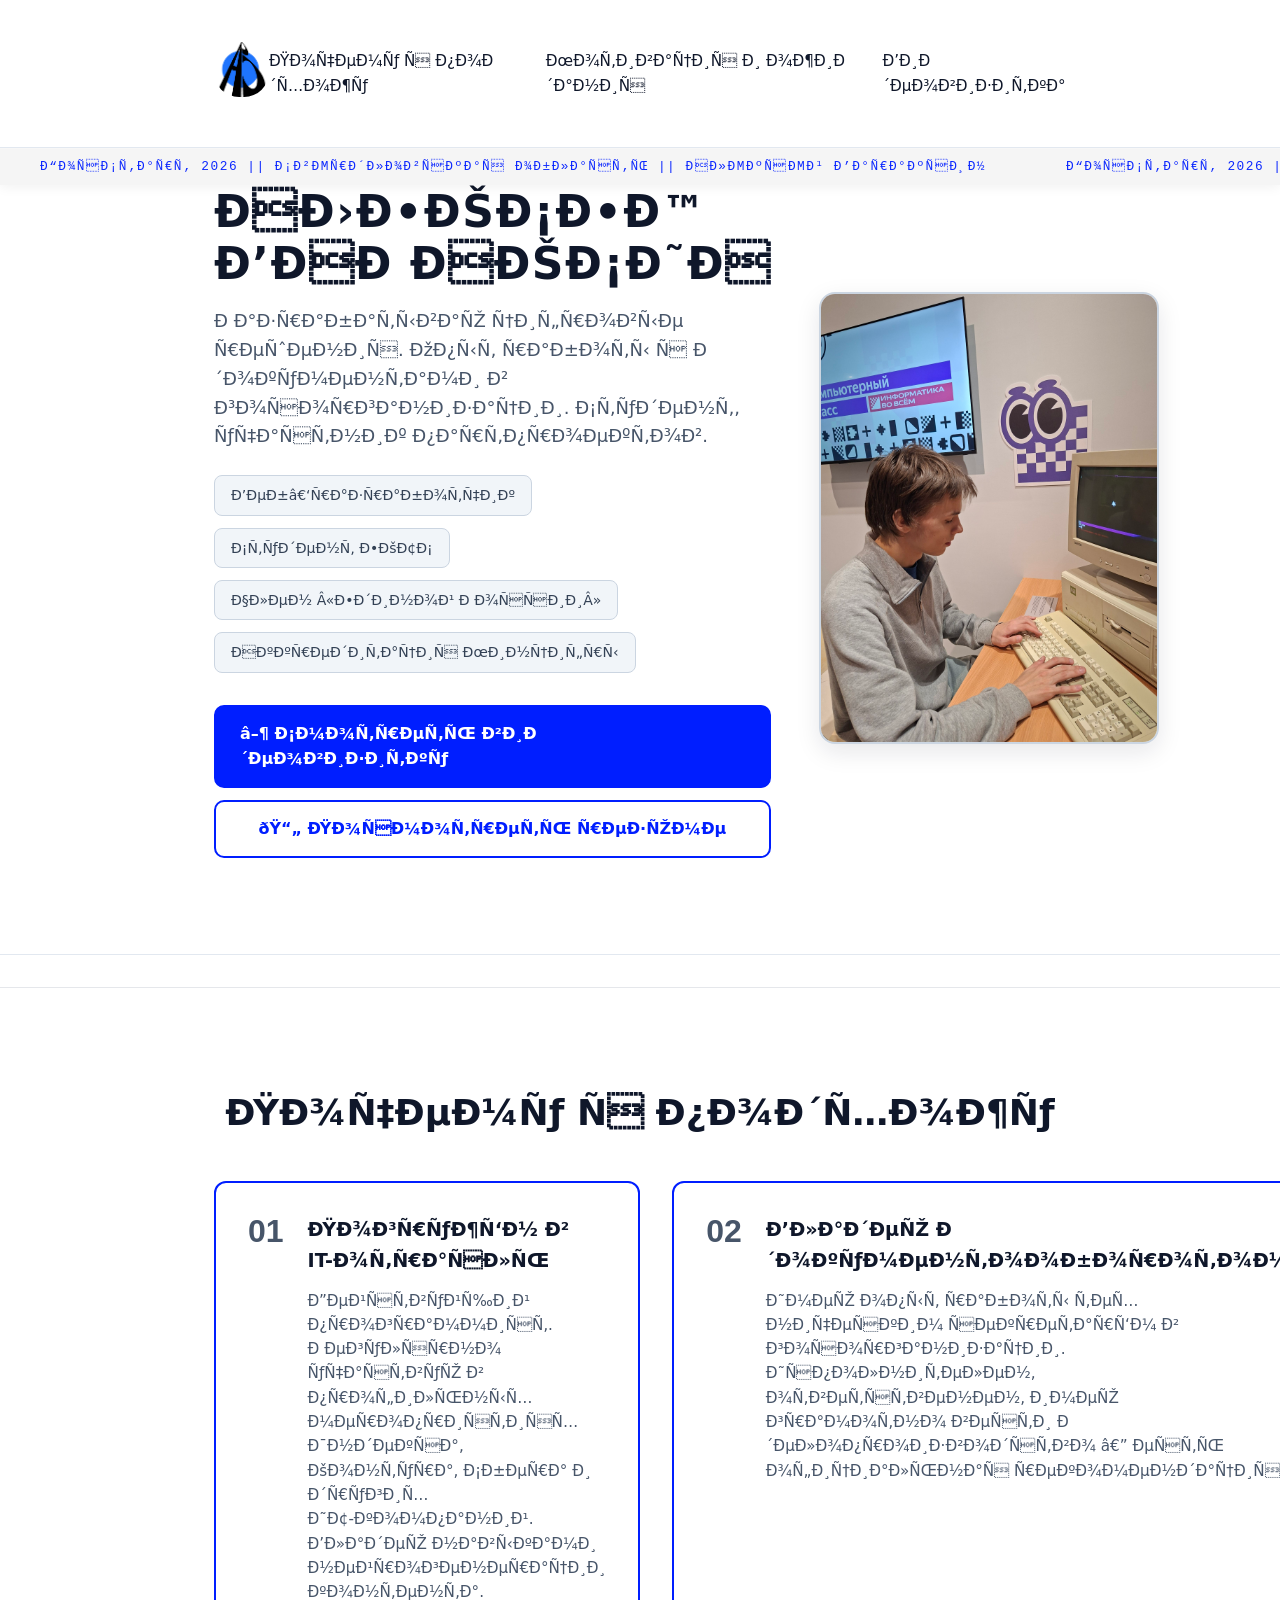
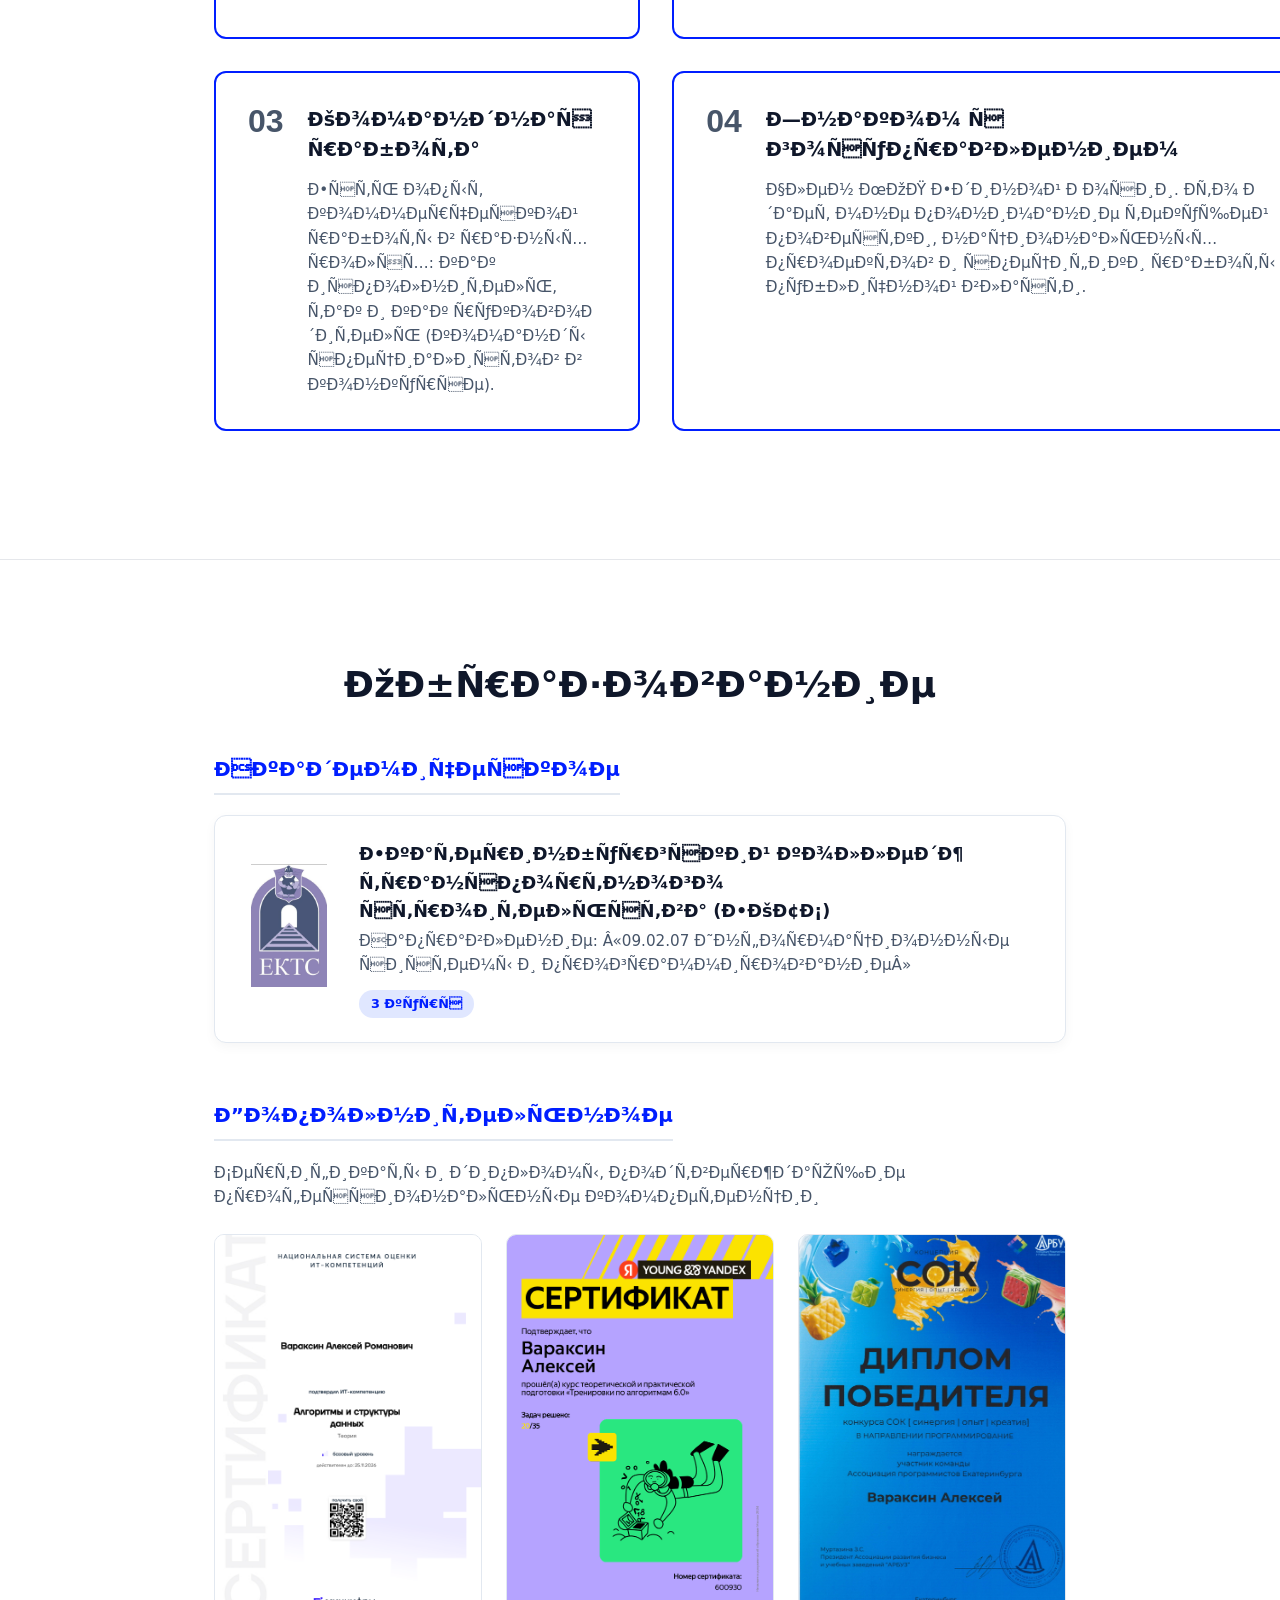
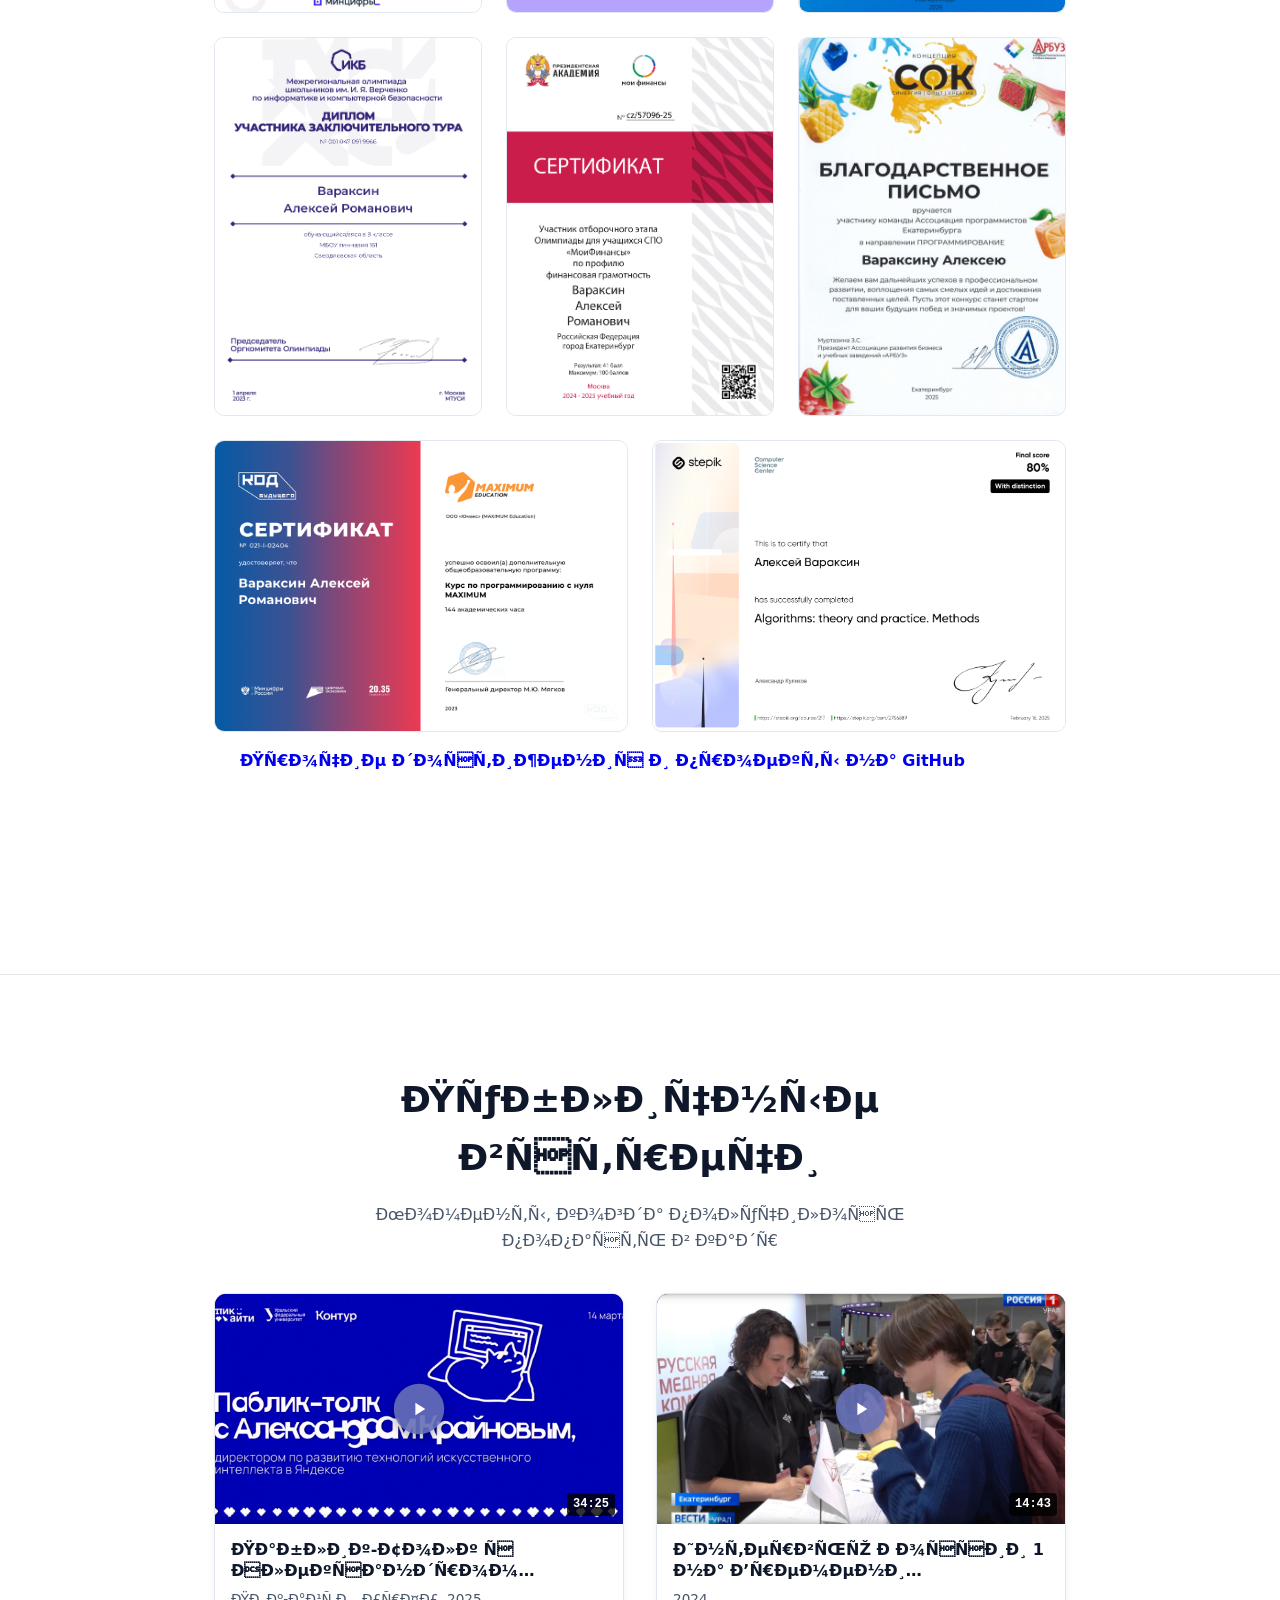
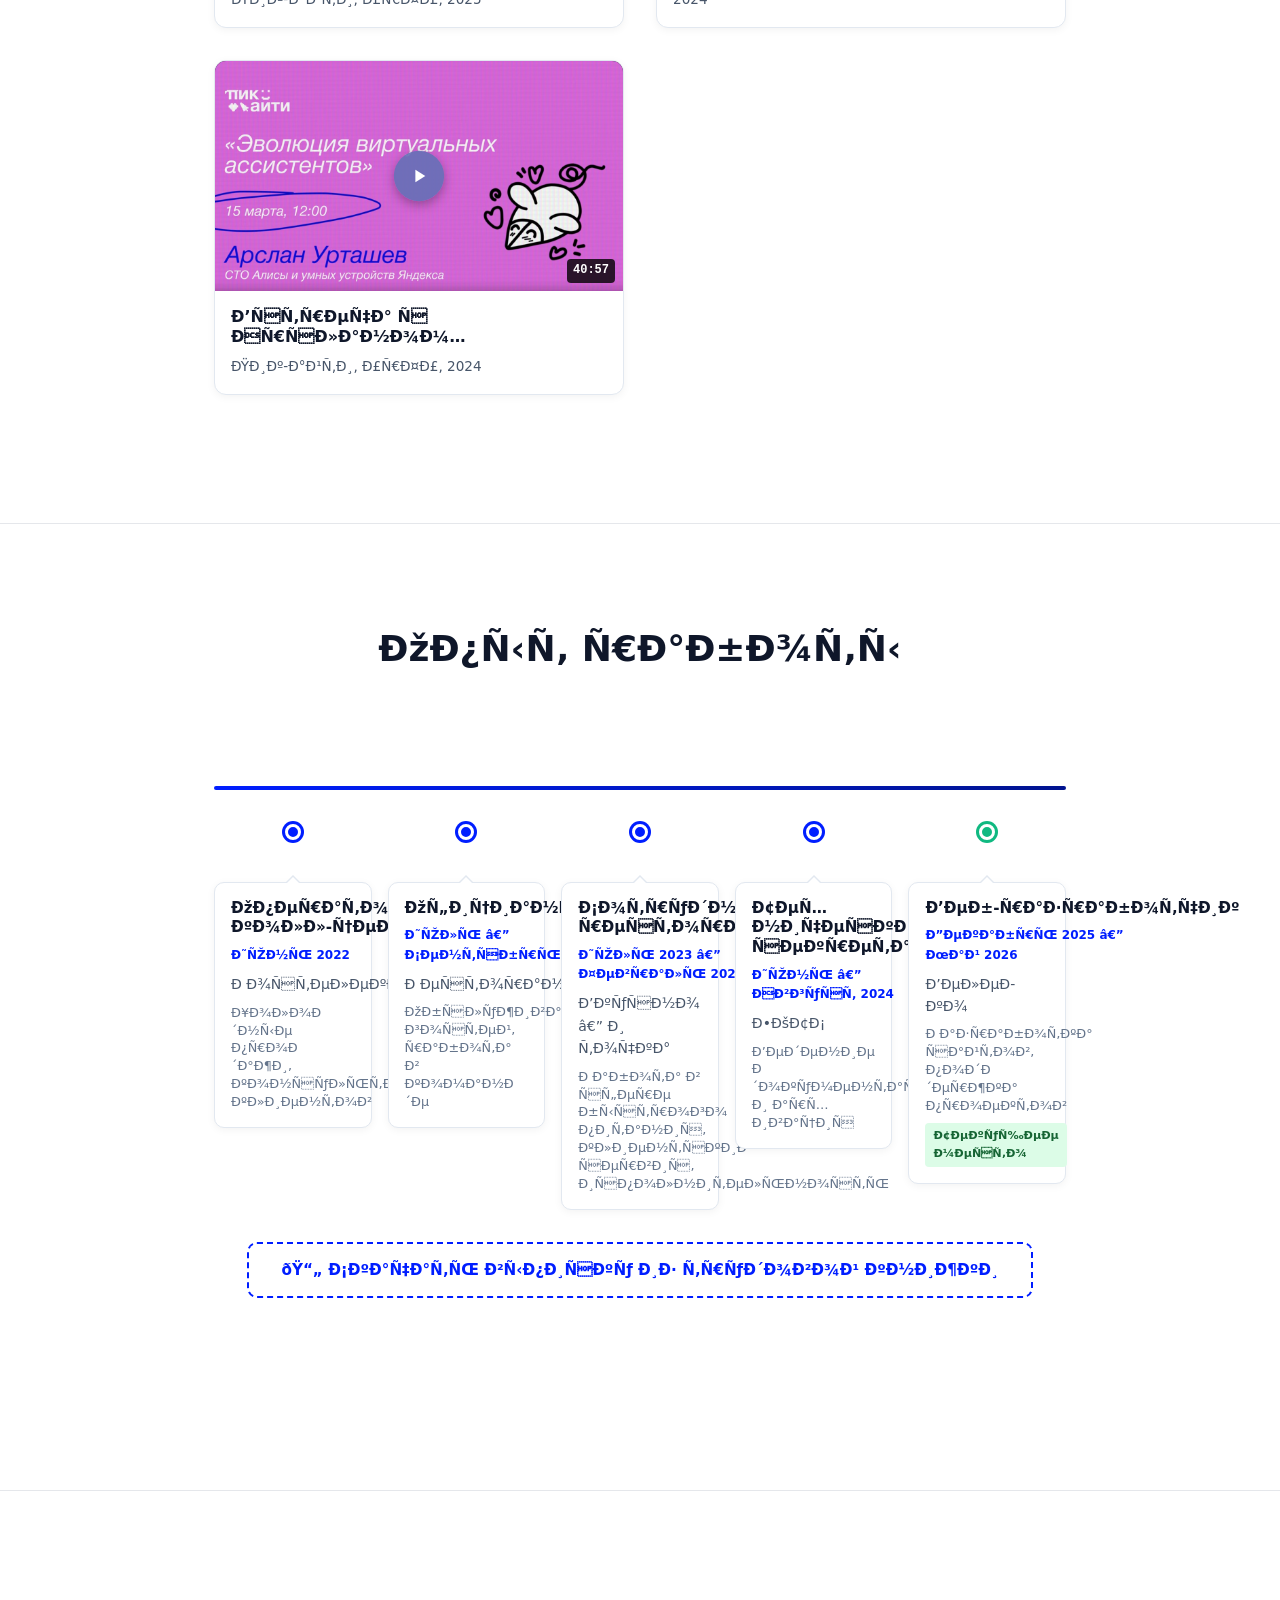
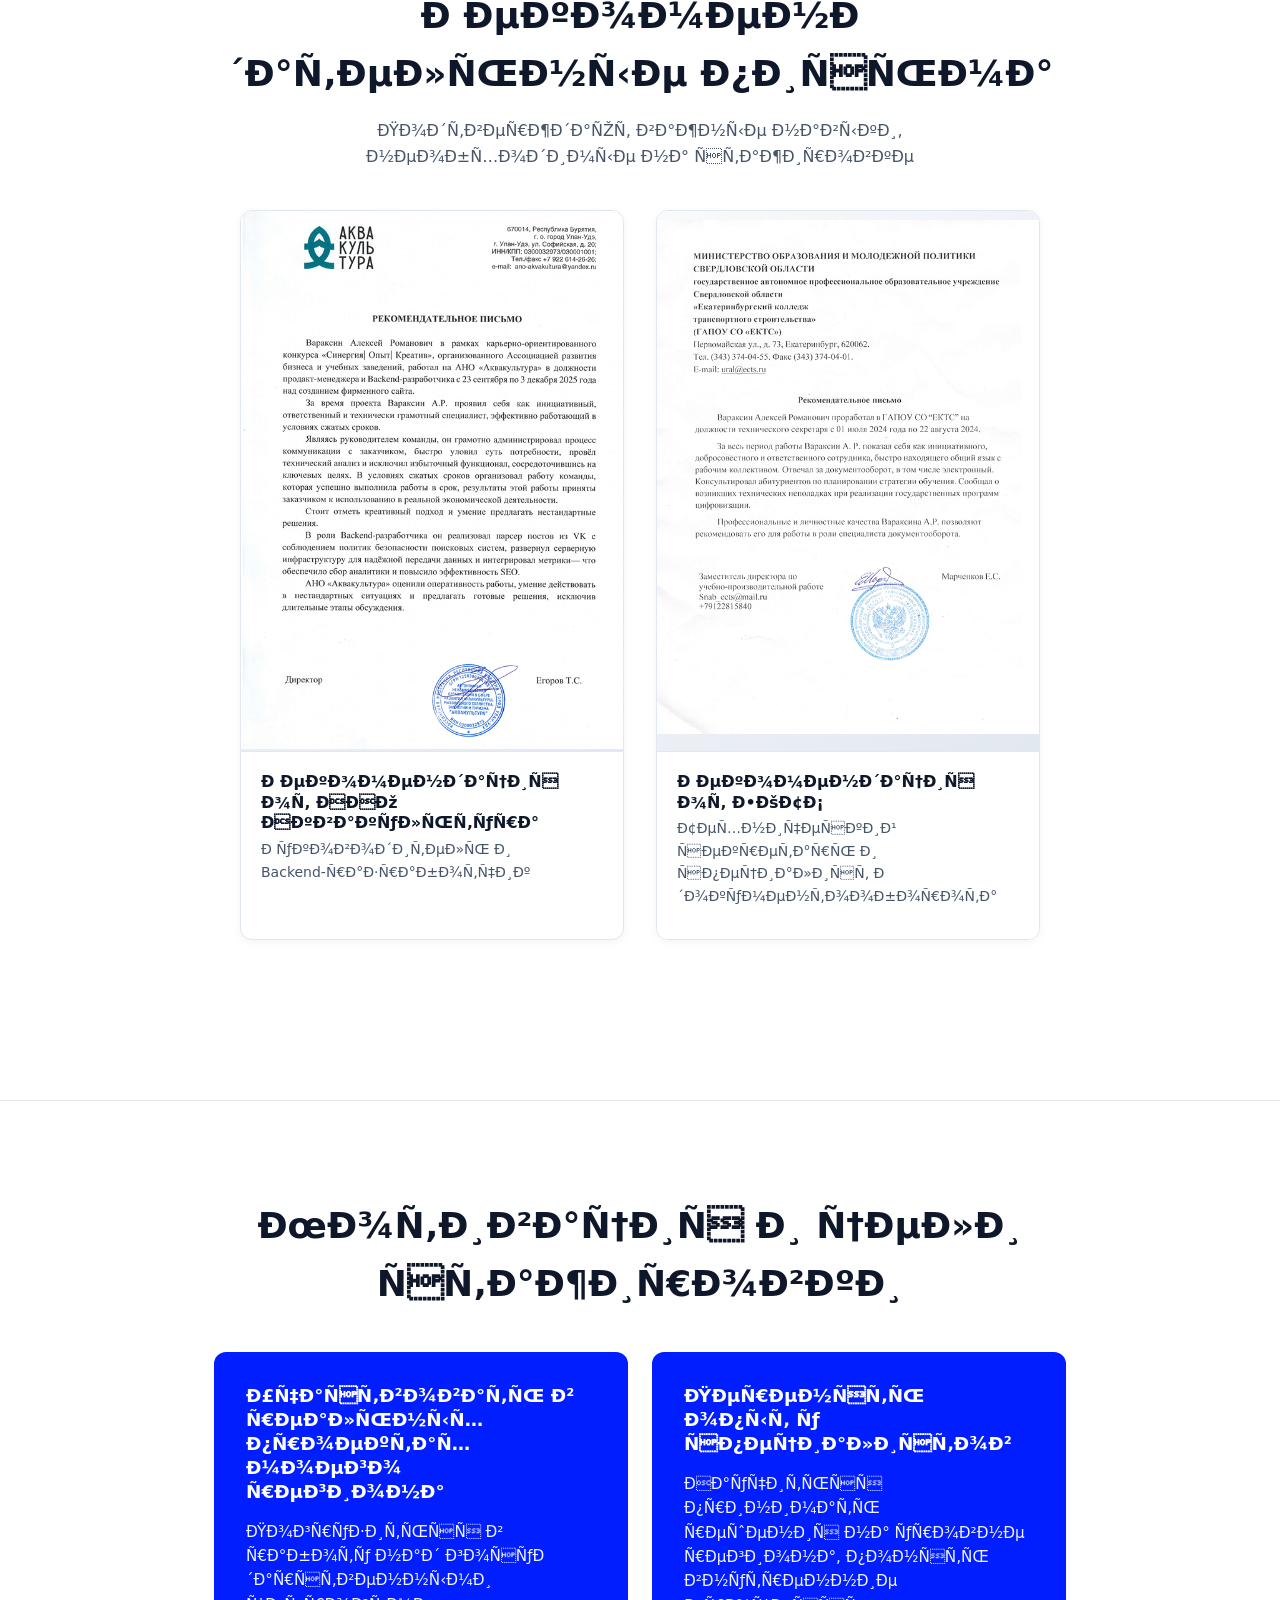
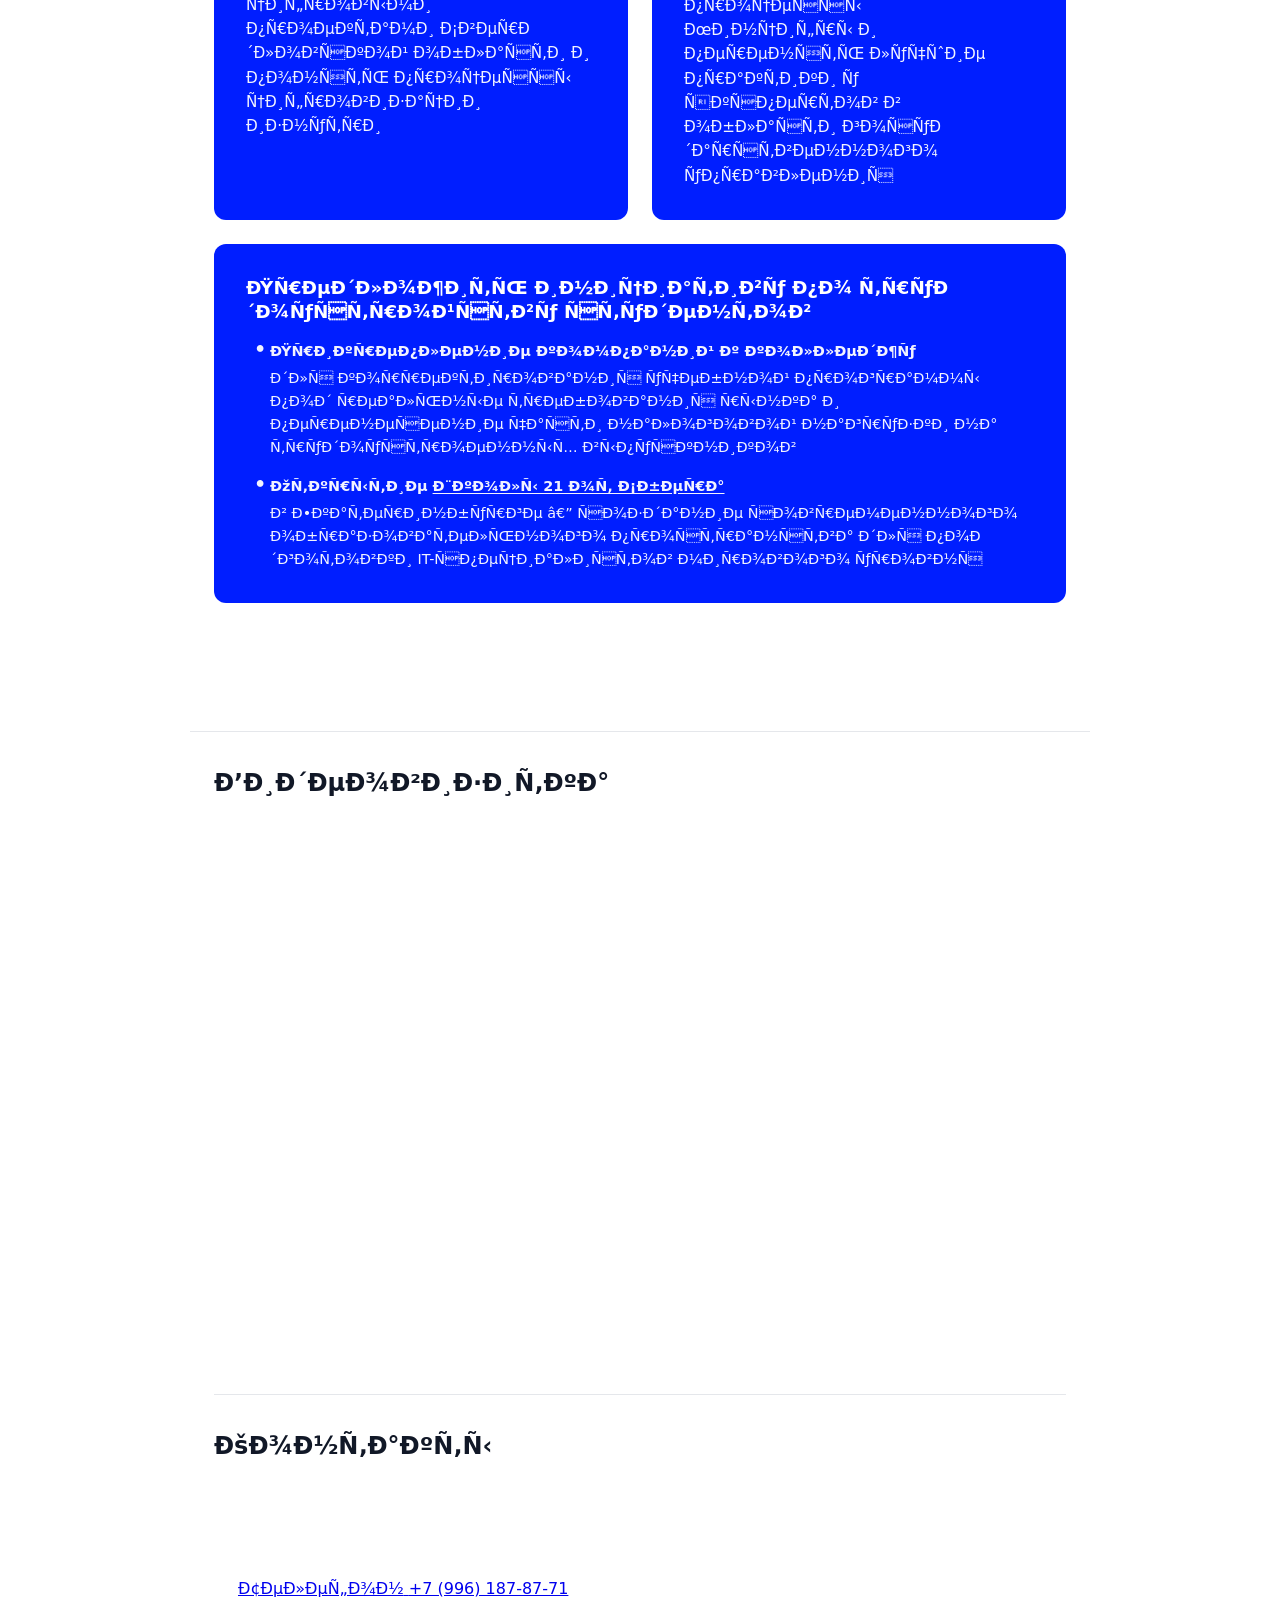
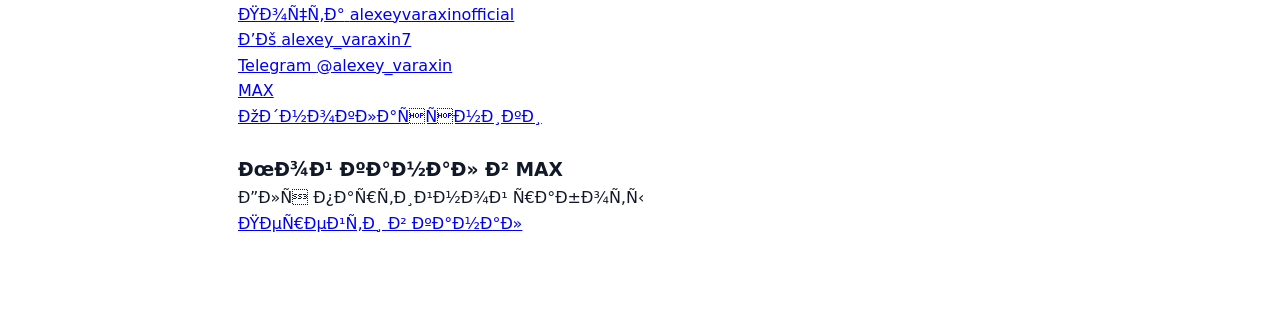
==== commit c9bba47b: "Update index.html" ====
--- a/index.html
+++ b/index.html
@@ -1,12 +1,30 @@
 <!DOCTYPE html>
 <html lang="ru">
 <head>
+  <!-- Yandex.Metrika counter -->
+<script type="text/javascript">
+    (function(m,e,t,r,i,k,a){
+        m[i]=m[i]||function(){(m[i].a=m[i].a||[]).push(arguments)};
+        m[i].l=1*new Date();
+        for (var j = 0; j < document.scripts.length; j++) {if (document.scripts[j].src === r) { return; }}
+        k=e.createElement(t),a=e.getElementsByTagName(t)[0],k.async=1,k.src=r,a.parentNode.insertBefore(k,a)
+    })(window, document,'script','https://mc.yandex.ru/metrika/tag.js?id=108773419', 'ym');
+
+    ym(108773419, 'init', {ssr:true, webvisor:true, clickmap:true, ecommerce:"dataLayer", referrer: document.referrer, url: location.href, accurateTrackBounce:true, trackLinks:true});
+</script>
+<noscript><div><img src="https://mc.yandex.ru/watch/108773419" style="position:absolute; left:-9999px;" alt="" /></div></noscript>
+<!-- /Yandex.Metrika counter -->
+  
+  <meta name="yandex-verification" content="d3c346162cc20eaa" />
+  <meta name="google-site-verification" content="bMhABrphnlRN_0xMOEkJuSyoJA1KO45zCobFijlxnsA" />
+  
   <meta charset="UTF-8">
   <meta name="viewport" content="width=device-width, initial-scale=1.0">
   <meta name="keywords" content="Алексей Вараксин, Свердловская область, веб-разработчик, Екатеринбург, ГосСтарт, стажировка, Минцифры, портфолио, IT, нейросети, 2026">
   <meta name="author" content="Алексей Вараксин">
   <meta name="robots" content="index, follow">
 
+  <link rel="icon" href="logo.ico" type="image/x-icon">
   <title>Алексей Вараксин — Видеовизитка ГосСтарт</title>
   <meta name="description" content="Сайт для проекта Росмолодёжи - ГосСтрарт кандидата на стажировку в МинЦифры Свердловской области Алексея Вараксина. Студент, программист, ЕР.">
   <link rel="stylesheet" href="style.css">
@@ -40,7 +58,7 @@
     <div class="container hero__inner">
         <div class="hero__content">
         <h1 class="hero__name">АЛЕКСЕЙ ВАРАКСИН</h1>
-        <p class="hero__desc">Веб‑разработчик, студент ЕКТС и член партии «Единой России». Создаю цифровые решения для бизнеса и НКО.</p>
+        <p class="hero__desc">Разрабатываю цифровые решения. Опыт работы с документами в госорганизации. Студент, участник партпроектов.</p>
         
         <div class="hero__tags">
             <span class="tag">Веб‑разработчик</span>
@@ -80,7 +98,7 @@
         <span class="why-me-number">02</span>
         <div class="why-me-content">
           <h3>Владею документооборотом</h3>
-          <p>Имею опыт работы техническим секретарём в госорганизации. Исполнителен, ответсвенен, имею грамотно вести делопроизводство — есть официальная рекомендация.</p>
+          <p>Имею опыт работы техническим секретарём в госорганизации. Исполнителен, ответственен, имею грамотно вести делопроизводство — есть официальная рекомендация.</p>
         </div>
       </div>
 
@@ -130,20 +148,20 @@
       <div class="certs-layout">
         <!-- Ряд 1: 3 портретных -->
         <div class="certs-row">
-          <div class="cert-card portrait"><img src="img/min_cifr.png" alt="Диплом"><p>Название сертификата</p></div>
-          <div class="cert-card portrait"><img src="img/tren_alg.png" alt="Диплом"><p>Название сертификата</p></div>
-          <div class="cert-card portrait"><img src="img/arbuz.png" alt="Диплом"><p>Название сертификата</p></div>
+          <div class="cert-card portrait"><img src="img/min_cifr.png" alt="Диплом"><p>Аккредитация МинЦифры</p></div>
+          <div class="cert-card portrait"><img src="img/tren_alg.png" alt="Диплом"><p>Тренировки по алгоритмам от Яндекса</p></div>
+          <div class="cert-card portrait"><img src="img/arbuz.png" alt="Диплом"><p>Победитель конкурса АРБУЗ</p></div>
         </div>
         <!-- Ряд 2: 3 портретных -->
         <div class="certs-row">
-          <div class="cert-card portrait"><img src="img/fsb.png" alt="Диплом"><p>Название сертификата</p></div>
-          <div class="cert-card portrait"><img src="img/ranhigs.png" alt="Диплом"><p>Название сертификата</p></div>
-          <div class="cert-card portrait"><img src="img/blag_arbuz.png" alt="Диплом"><p>Название сертификата</p></div>
+          <div class="cert-card portrait"><img src="img/fsb.png" alt="Диплом"><p>Финалист олимпиады ФСБ</p></div>
+          <div class="cert-card portrait"><img src="img/ranhigs.png" alt="Диплом"><p>Фин. грамотность РАНХиГС</p></div>
+          <div class="cert-card portrait"><img src="img/blag_arbuz.png" alt="Диплом"><p>Благодарность</p></div>
         </div>
         <!-- Ряд 3: 2 пейзажных -->
         <div class="certs-row">
-          <div class="cert-card landscape"><img src="img/code_bud.png" alt="Диплом"><p>Название сертификата</p></div>
-          <div class="cert-card landscape"><img src="img/stepik.png" alt="Диплом"><p>Название сертификата</p></div>
+          <div class="cert-card landscape"><img src="img/code_bud.png" alt="Диплом"><p>Сертификат кода будущего от МинЦифры</p></div>
+          <div class="cert-card landscape"><img src="img/stepik.png" alt="Диплом"><p>Сертификат с отличием по алгоритмам от CSC</p></div>
         </div>
             </div> <!-- конец certs-layout -->
       
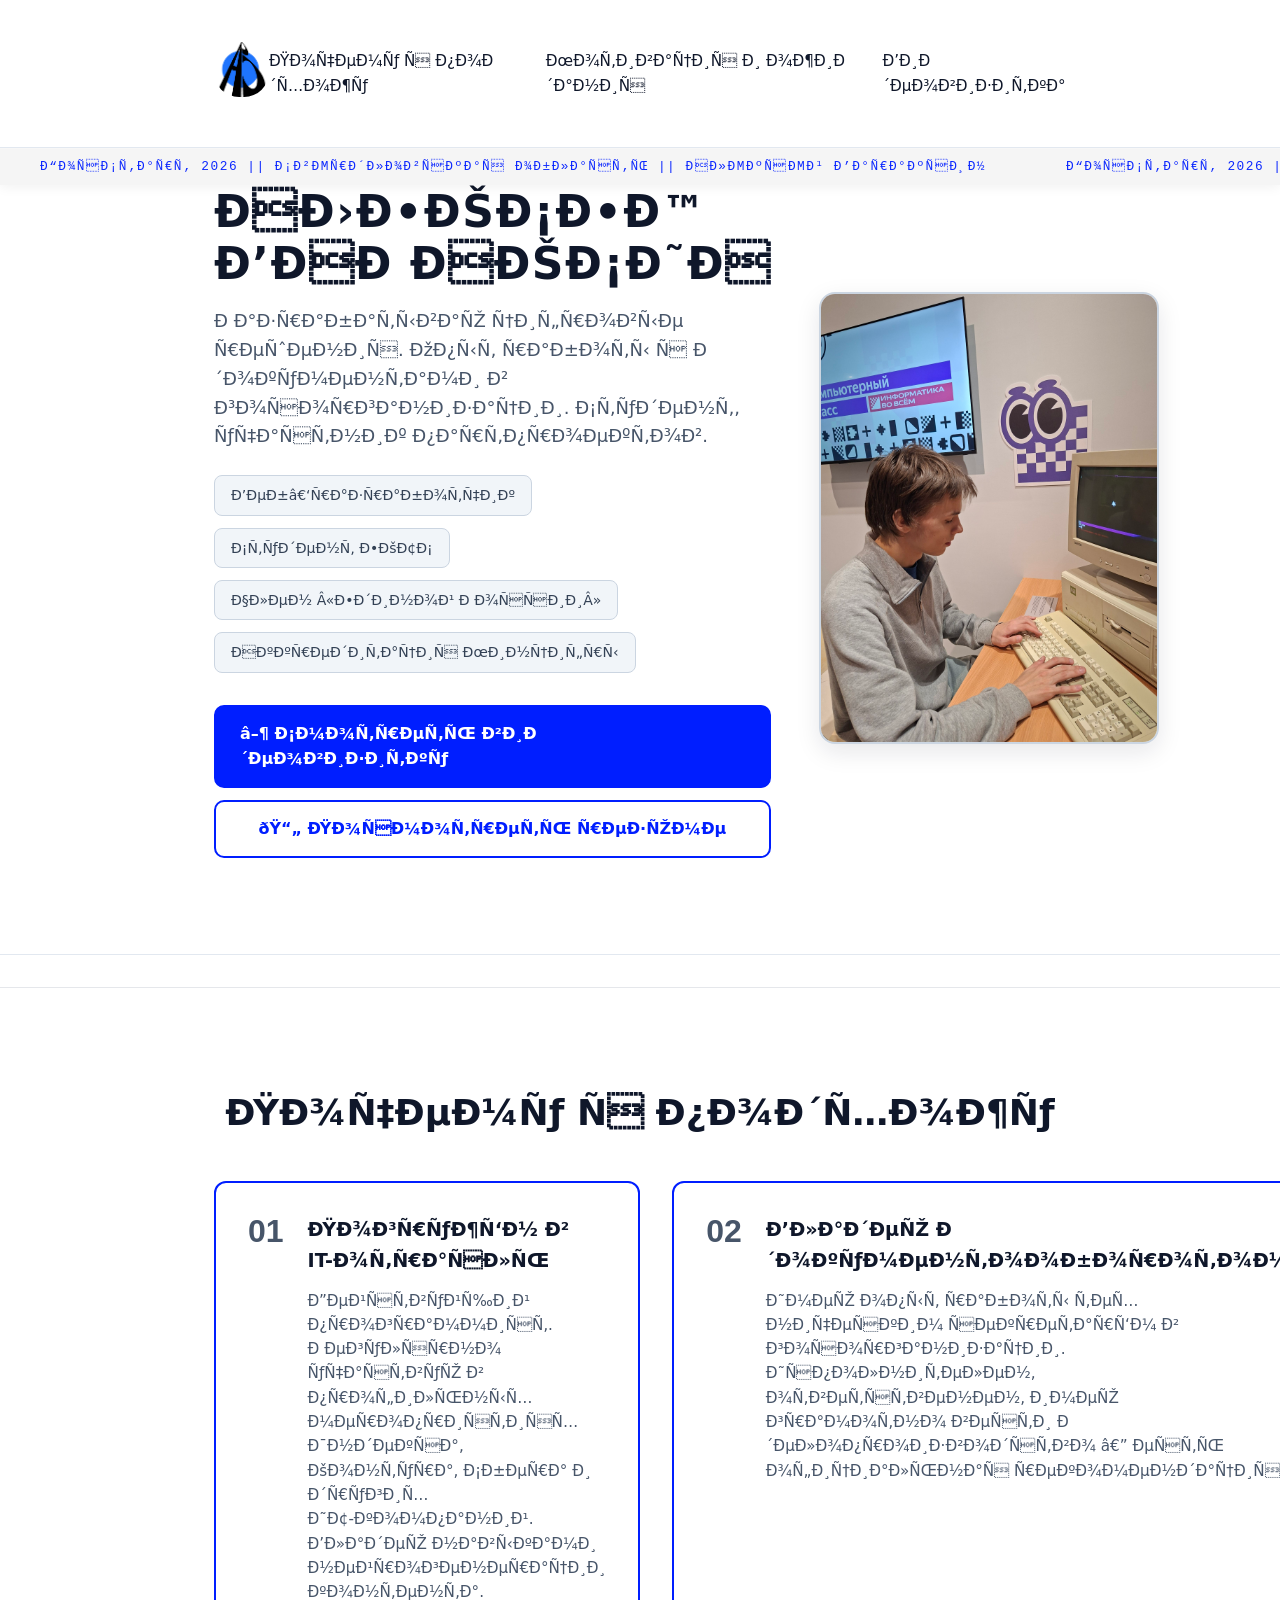
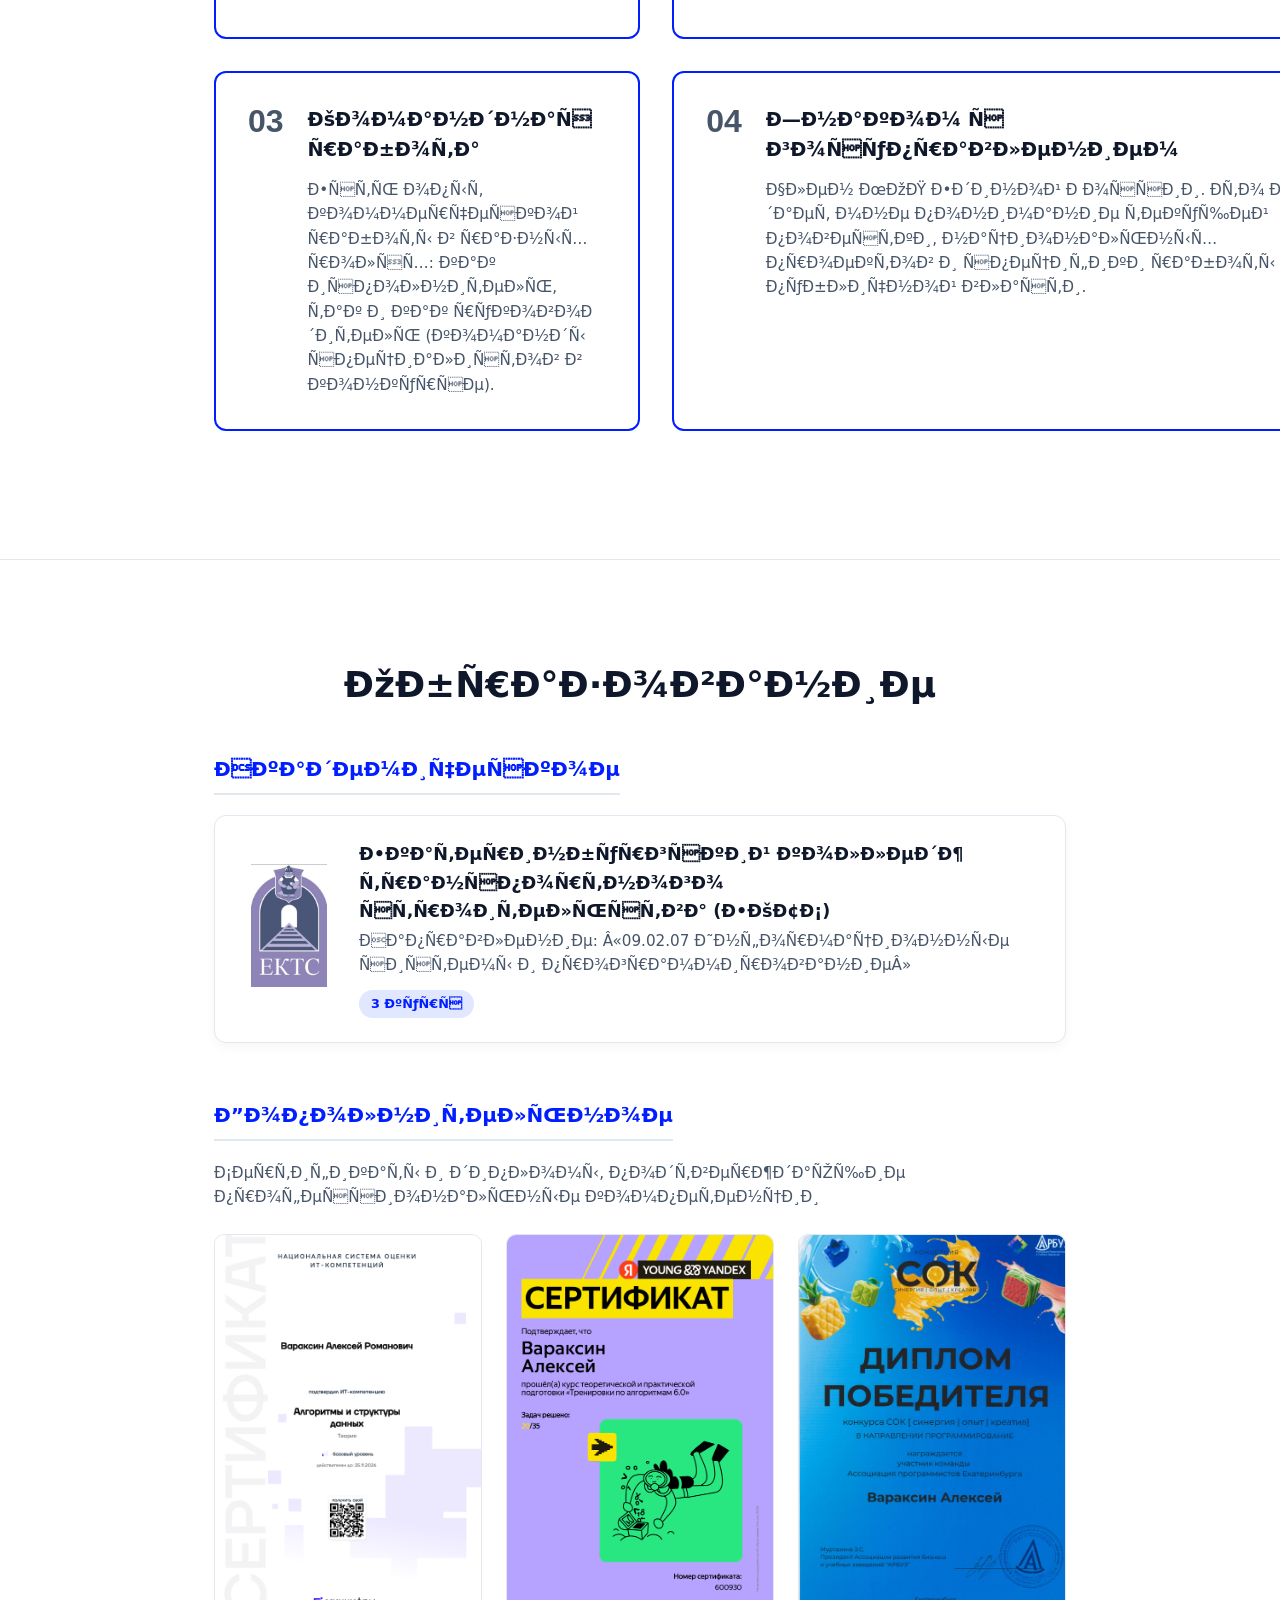
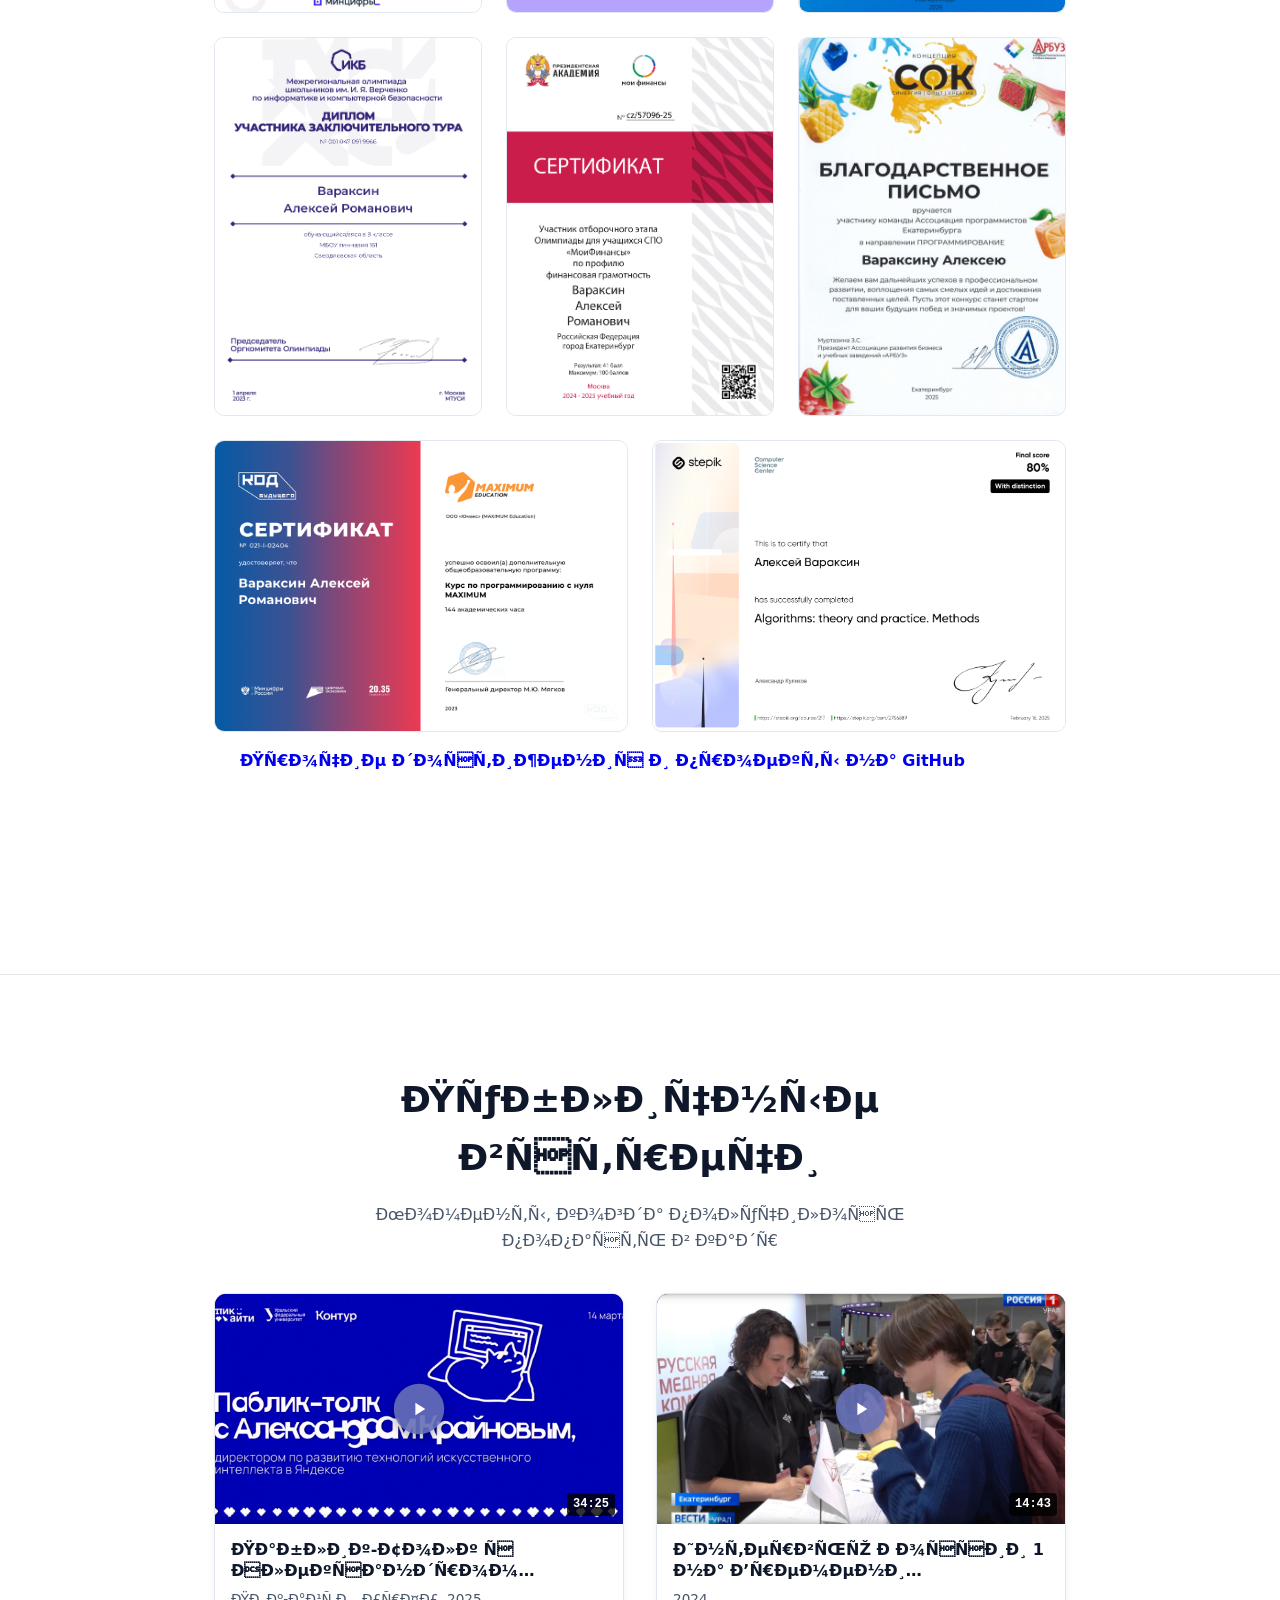
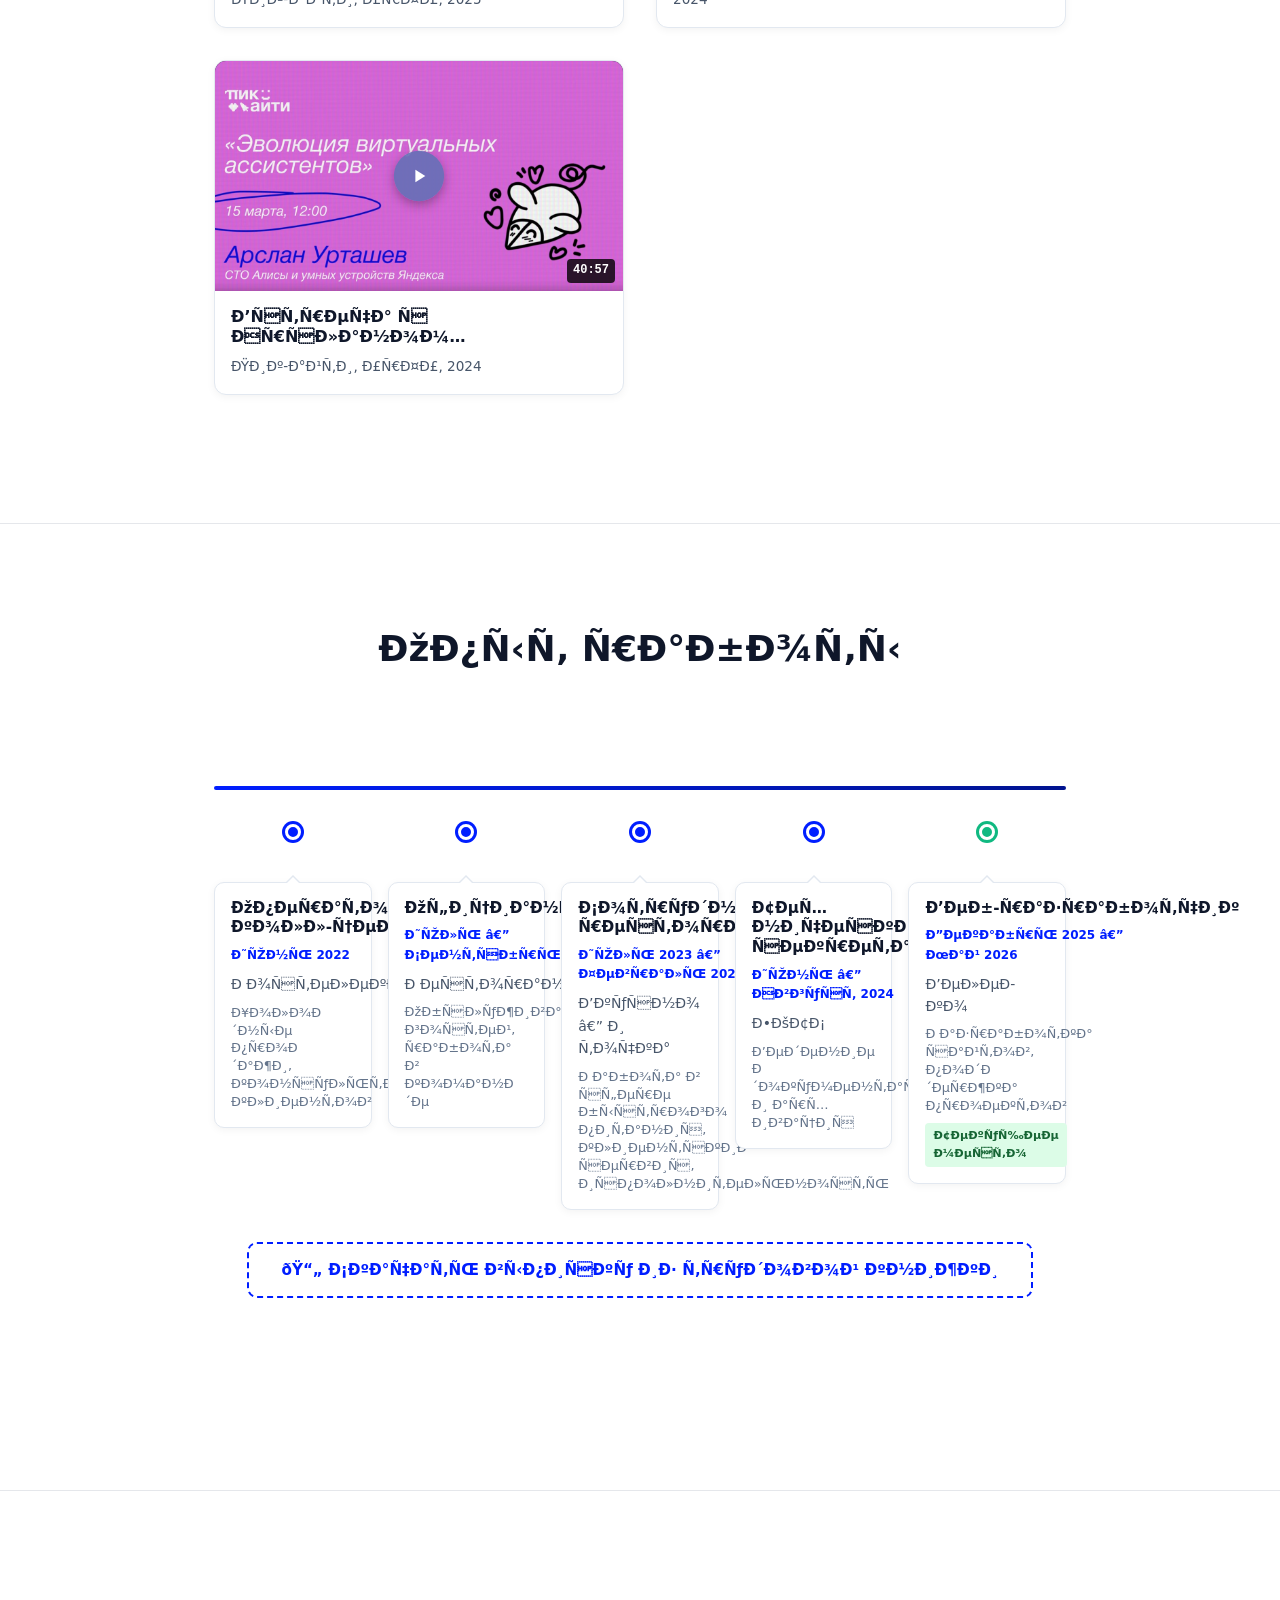
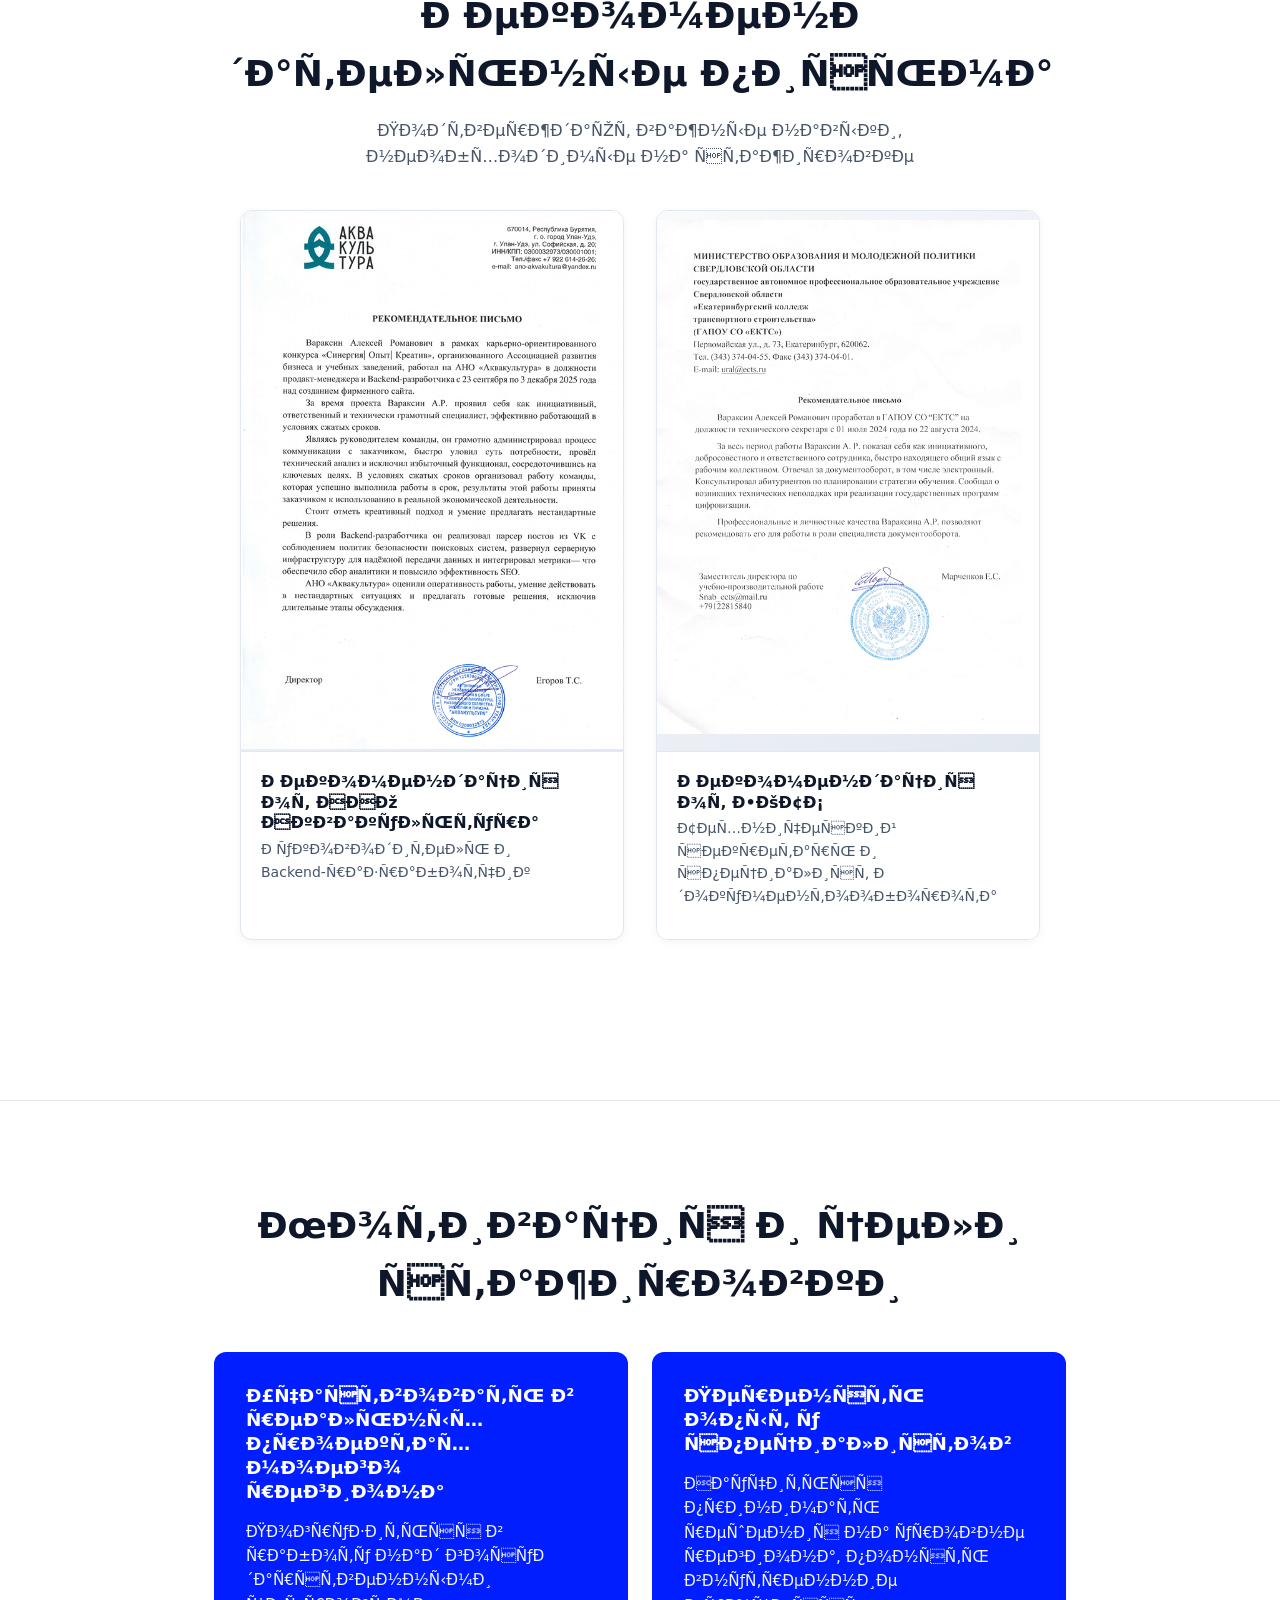
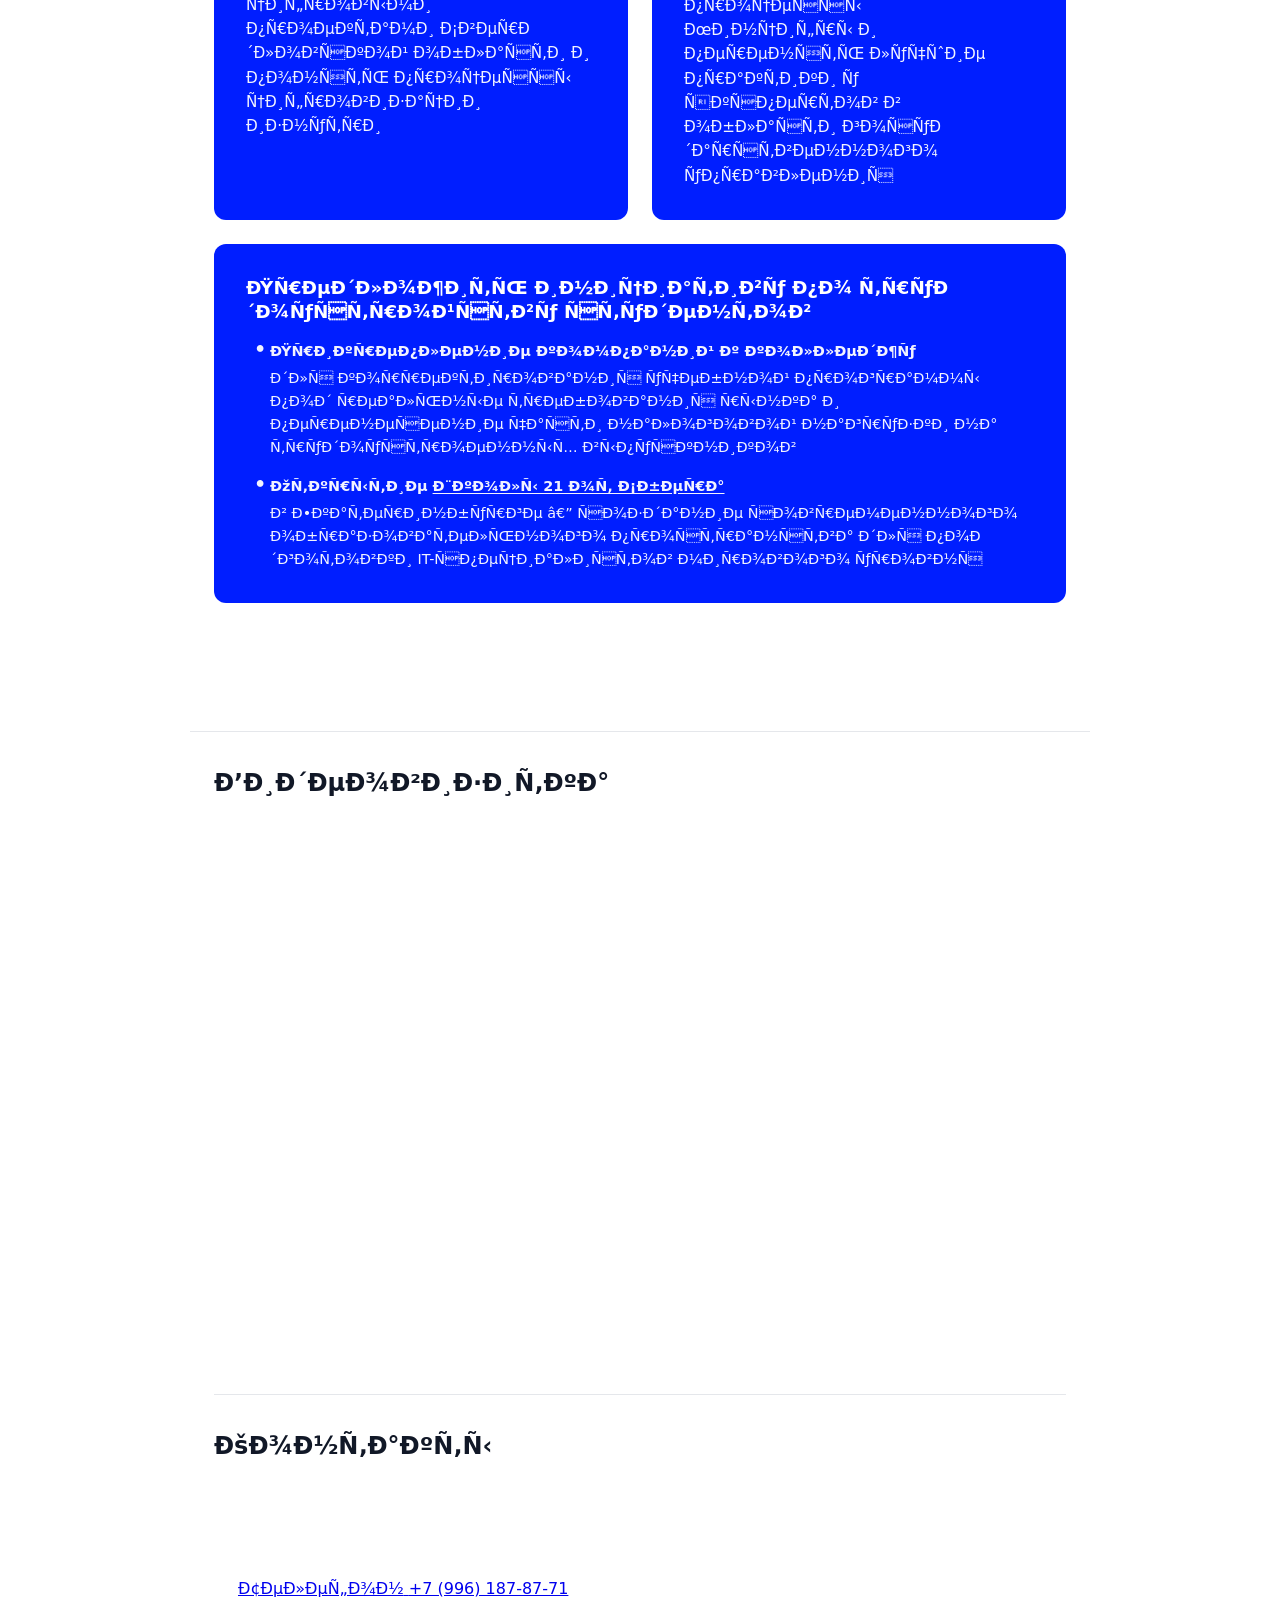
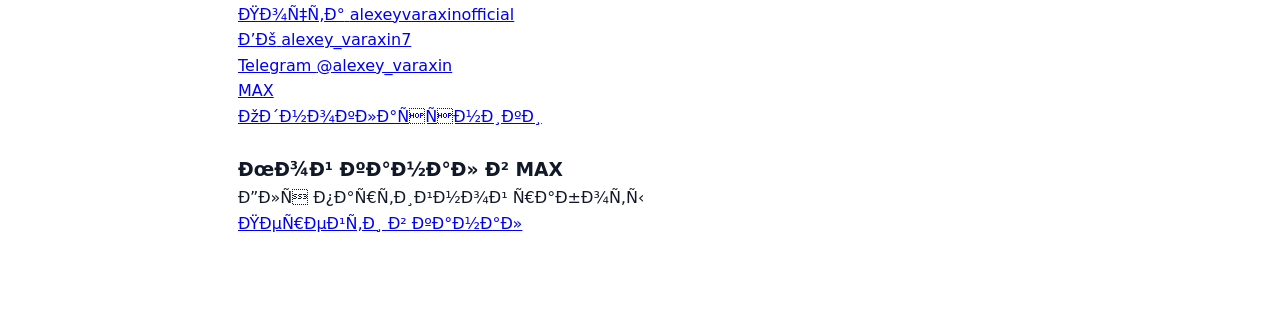
==== commit 1a6e9f82: "Update index.html" ====
--- a/index.html
+++ b/index.html
@@ -26,7 +26,7 @@
 
   <link rel="icon" href="logo.ico" type="image/x-icon">
   <title>Алексей Вараксин — Видеовизитка ГосСтарт</title>
-  <meta name="description" content="Сайт для проекта Росмолодёжи - ГосСтрарт кандидата на стажировку в МинЦифры Свердловской области Алексея Вараксина. Студент, программист, ЕР.">
+  <meta name="description" content="Сайт для проекта Росмолодёжи - ГосСтарт кандидата на стажировку в МинЦифры Свердловской области Алексея Вараксина. Студент, программист, ЕР.">
   <link rel="stylesheet" href="style.css">
 </head>
 <body>
@@ -116,7 +116,7 @@
         <span class="why-me-number">04</span>
         <div class="why-me-content">
           <h3>Знаком с госуправлением</h3>
-          <p>Член МОП Единой Росии. Это дает мне понимание текущей повестки, национальных проектов и специфики работы публичной власти.</p>
+          <p>Член МОП Единой России. Это дает мне понимание текущей повестки, национальных проектов и специфики работы публичной власти.</p>
         </div>
       </div>
     </div>
@@ -185,7 +185,6 @@
       <!-- Видео 1 -->
       <a href="https://vkvideo.ru/video-162254678_456239341?t=34m25s" target="_blank" class="video-card">
         <div class="video-card__thumb">
-          <!-- Замените src на скриншот видео -->
           <img src="img/picit_25.png" alt="Выступление на конференции" loading="lazy">
           <div class="video-card__play">
             <svg width="24" height="24" viewBox="0 0 24 24" fill="none" xmlns="http://www.w3.org/2000/svg">
@@ -203,7 +202,6 @@
       <!-- Видео 2 -->
       <a href="https://vkvideo.ru/video-28417051_456258373?t=14m43s" target="_blank" class="video-card">
         <div class="video-card__thumb">
-          <!-- Замените src на скриншот видео -->
           <img src="img/vr_car_24.png" alt="Презентация проекта" loading="lazy">
           <div class="video-card__play">
             <svg width="24" height="24" viewBox="0 0 24 24" fill="none" xmlns="http://www.w3.org/2000/svg">
@@ -220,7 +218,6 @@
 
       <a href="https://vkvideo.ru/video-162254678_456239318?t=40m57s" target="_blank" class="video-card">
         <div class="video-card__thumb">
-          <!-- Замените src на скриншот видео -->
           <img src="img/picit_24.png" alt="Презентация проекта" loading="lazy">
           <div class="video-card__play">
             <svg width="24" height="24" viewBox="0 0 24 24" fill="none" xmlns="http://www.w3.org/2000/svg">
